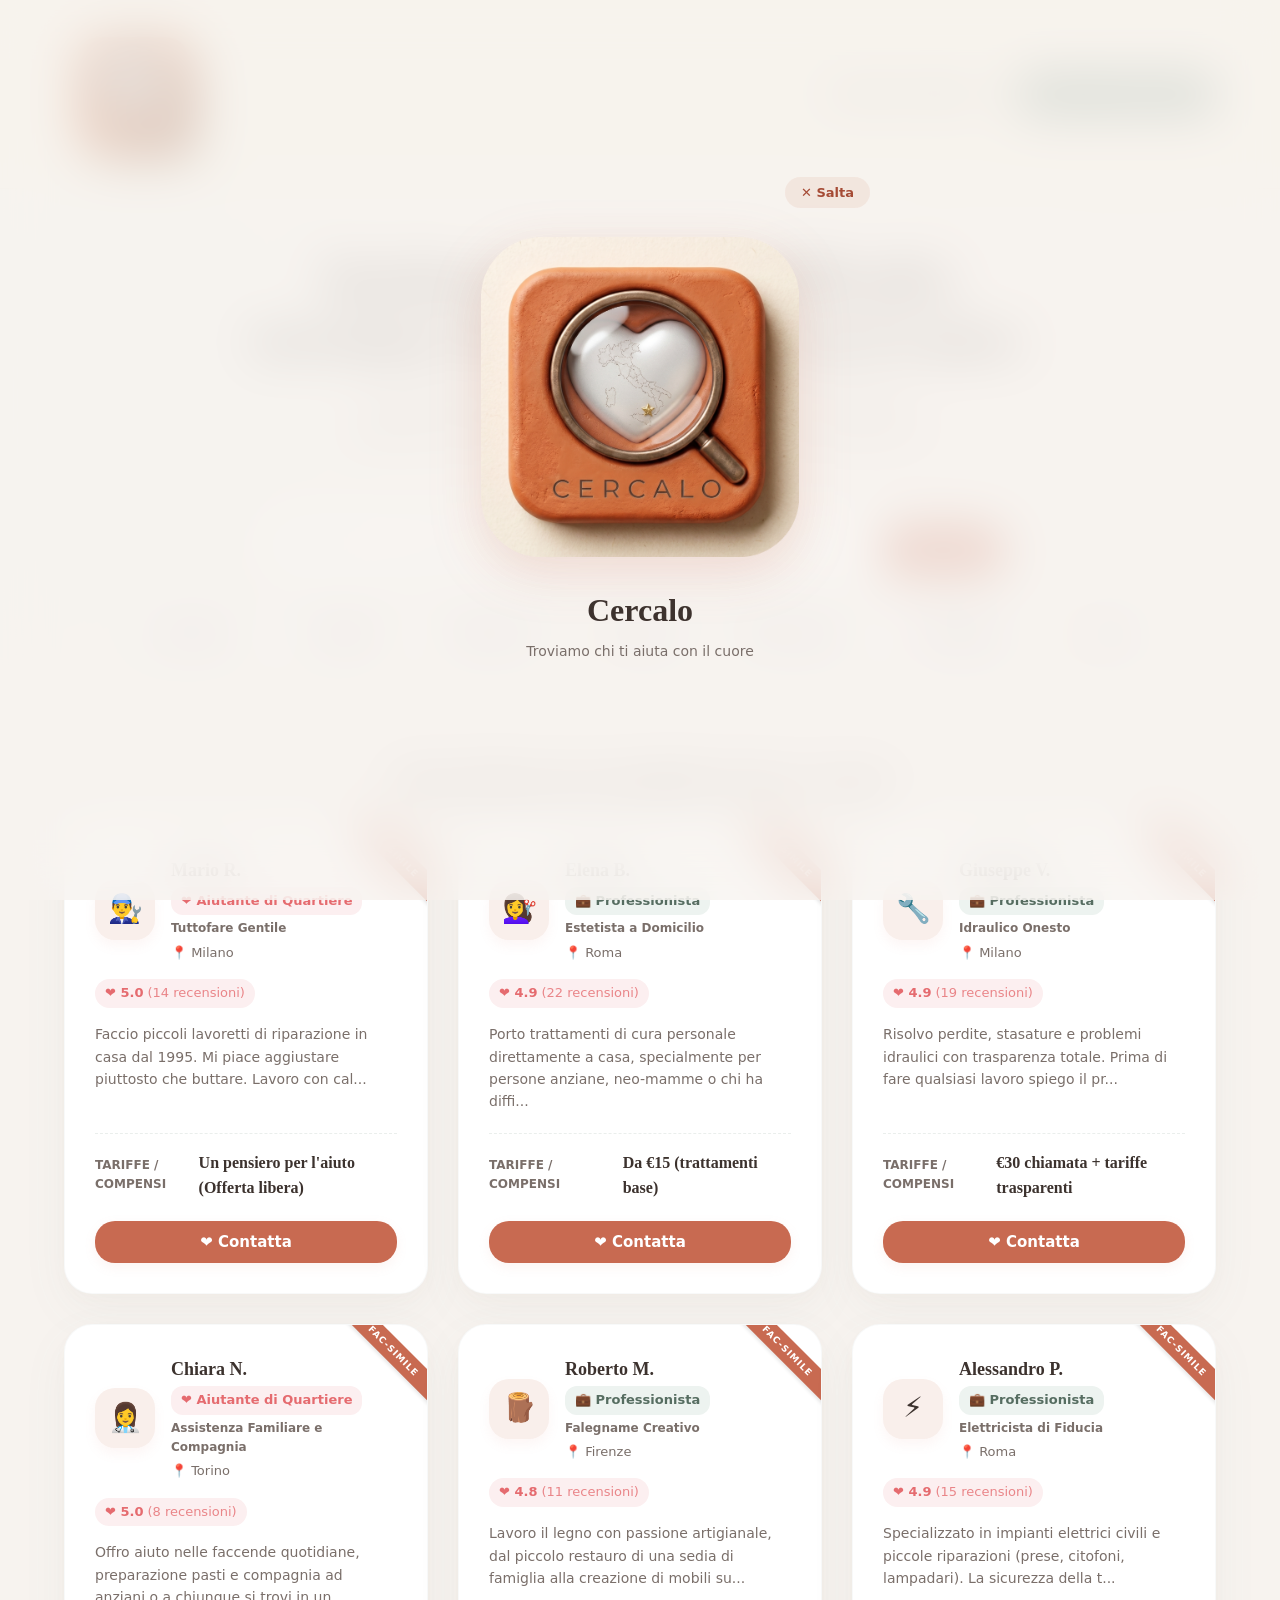
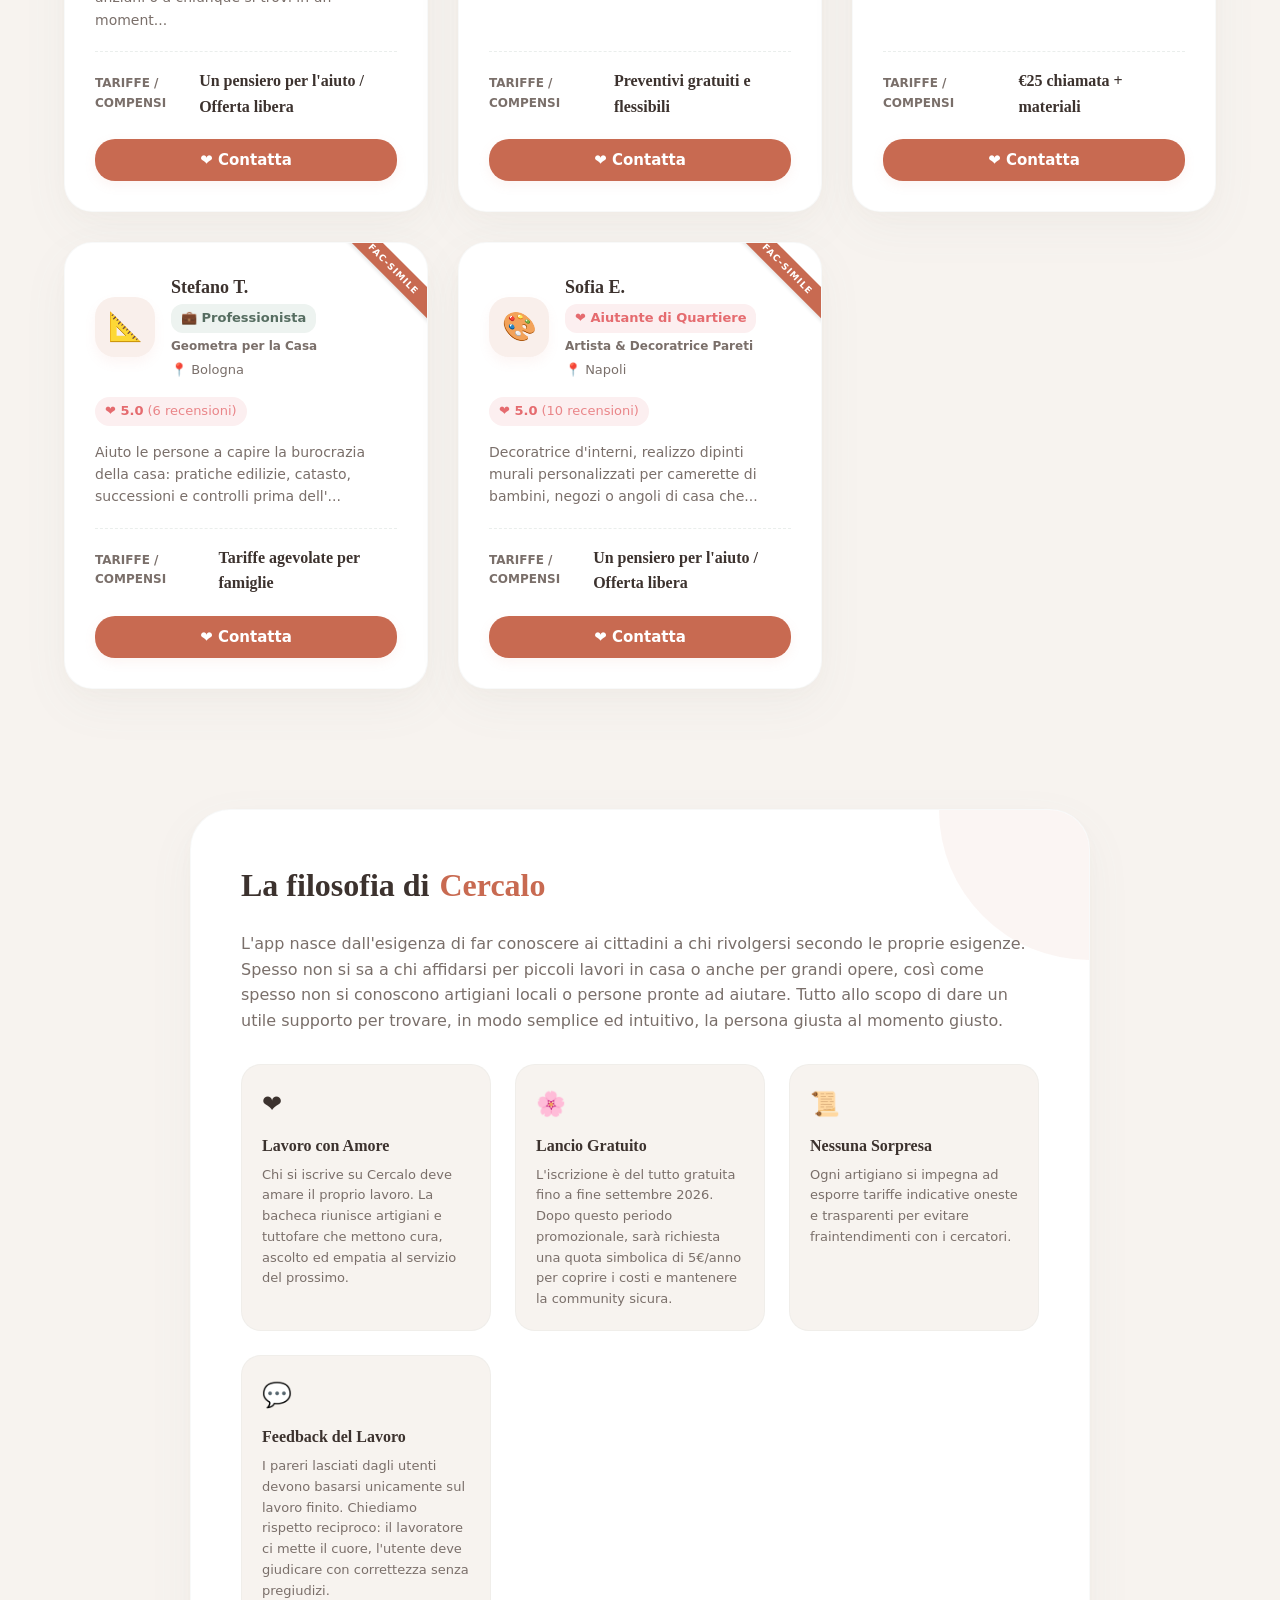
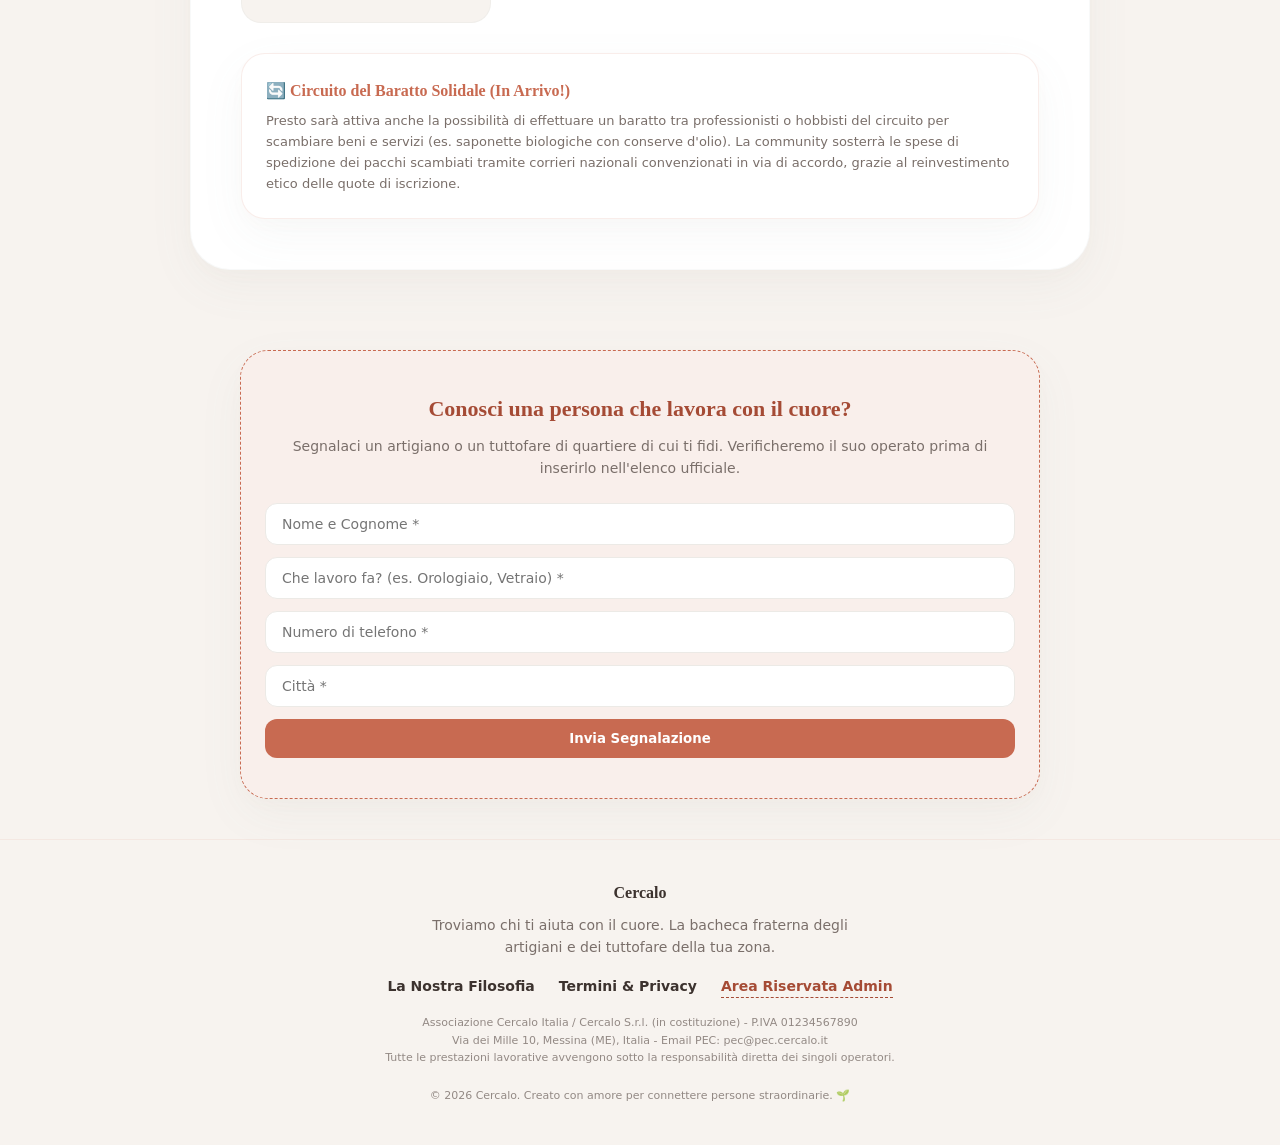
==== index.html @ 4de6fbbd "Allineamento Cercalo nella nuova cartella Solli Works" ====
<!DOCTYPE html>
<html lang="it">
<head>
  <meta charset="UTF-8">
  <meta name="viewport" content="width=device-width, initial-scale=1.0">
  <meta http-equiv="Content-Security-Policy" content="default-src 'self'; script-src 'self' 'unsafe-inline' https://fonts.googleapis.com; style-src 'self' 'unsafe-inline' https://fonts.googleapis.com; font-src 'self' https://fonts.gstatic.com; img-src 'self' data:; connect-src 'self';">
  <title>Cercalo - Troviamo chi ti aiuta con il cuore</title>
  <link rel="icon" type="image/png" href="Loghi/logo_terracotta_scontornato.png">
  <link rel="manifest" href="manifest.json">
  <link rel="stylesheet" href="index.css?v=7.0">
</head>
<body>

  <!-- Splash Screen / Intro Animation -->
  <div id="splash-screen" class="splash-overlay">
    <div class="splash-box">
      <button class="splash-close" title="Salta Intro">✕ Salta</button>
      <img class="splash-logo" src="Loghi/logo_terracotta_scontornato.png" alt="Cercalo Logo">
      <h1 class="splash-title">Cercalo</h1>
      <p class="splash-tagline">Troviamo chi ti aiuta con il cuore</p>
    </div>
  </div>

  <!-- Sfondo decorativo sfocato -->
  <div class="sfondo-decorativo">
    <div class="blob blob-1"></div>
    <div class="blob blob-2"></div>
  </div>

  <!-- Header -->
  <header class="app-header">
    <div class="container header-content">
      <a href="#" class="logo">
        <img class="logo-img" src="Loghi/logo_terracotta_scontornato.png" alt="Cercalo Logo">
      </a>
      <nav class="nav-links">
        <button class="btn-nav-info" onclick="mostraFilosofia()">La Nostra Filosofia</button>
        <button id="btn-header-accedi" class="btn-accedi" onclick="apriModalRegistrazione()">Accedi / Registrati</button>
      </nav>
    </div>
  </header>

  <!-- Sezione Principale -->
  <main class="container">
    
    <!-- Hero Section -->
    <section class="hero">
      <h1 class="hero-title">Qualunque sia la tua difficoltà, troviamo chi può aiutarti con il cuore.</h1>
      <p class="hero-subtitle">Cercalo ti fa atterrare sul morbido. Cerca idraulici, tuttofare, estetiste, assistenti o artigiani che mettono amore e passione in ciò che fanno.</p>
      
      <!-- Barra di Ricerca -->
      <form id="form-ricerca-bar" class="ricerca-box">
        <div class="ricerca-input-wrapper">
          <span class="search-icon">🔍</span>
          <input type="text" id="ricerca-testo" class="ricerca-input" placeholder="Di cosa hai bisogno? (es. tuttofare, idraulico...)">
        </div>
        <div class="ricerca-input-wrapper">
          <span class="search-icon">📍</span>
          <input type="text" id="ricerca-citta" class="ricerca-input" placeholder="Città (es. Milano, Roma...)">
        </div>
        <button type="submit" class="btn-cerca">Cerca</button>
      </form>


      <!-- Categorie Rapide -->
      <div class="categorie-rapide">
        <button class="categoria-pill" onclick="selezionaCategoria('tuttofare', this)">👨‍🔧 Tuttofare</button>
        <button class="categoria-pill" onclick="selezionaCategoria('idraulico', this)">🔧 Idraulico</button>
        <button class="categoria-pill" onclick="selezionaCategoria('elettricista', this)">⚡ Elettricista</button>
        <button class="categoria-pill" onclick="selezionaCategoria('estetista', this)">💇‍♀️ Estetista</button>
        <button class="categoria-pill" onclick="selezionaCategoria('assistenza', this)">👩‍⚕️ Assistenza</button>
        <button class="categoria-pill" onclick="selezionaCategoria('artista', this)">🎨 Artista/Decoratrice</button>
      </div>
    </section>

    <!-- Risultati della Ricerca -->
    <section id="risultati-sezione" class="risultati-sezione">
      <h2 id="risultati-titolo" class="risultati-titolo">Alcune delle persone splendide iscritte a Cercalo</h2>
      <div id="griglia-artigiani" class="griglia-artigiani">
        <!-- Generato Dinamicamente da index.js -->
      </div>
    </section>

    <!-- Filosofia del Progetto -->
    <section id="filosofia" class="filosofia-sezione">
      <div class="filosofia-content">
        <h2 class="filosofia-titolo">La filosofia di <span>Cercalo</span></h2>
        <p class="filosofia-testo">
          L'app nasce dall'esigenza di far conoscere ai cittadini a chi rivolgersi secondo le proprie esigenze. Spesso non si sa a chi affidarsi per piccoli lavori in casa o anche per grandi opere, così come spesso non si conoscono artigiani locali o persone pronte ad aiutare. Tutto allo scopo di dare un utile supporto per trovare, in modo semplice ed intuitivo, la persona giusta al momento giusto.
        </p>
        
        <div class="punti-filosofia">
          <div class="punto-card">
            <div class="punto-icona">❤️</div>
            <h3 class="punto-titolo">Lavoro con Amore</h3>
            <p class="punto-descrizione">Chi si iscrive su Cercalo deve amare il proprio lavoro. La bacheca riunisce artigiani e tuttofare che mettono cura, ascolto ed empatia al servizio del prossimo.</p>
          </div>
          <div class="punto-card">
            <div class="punto-icona">🌸</div>
            <h3 class="punto-titolo">Lancio Gratuito</h3>
            <p class="punto-descrizione">L'iscrizione è del tutto gratuita fino a fine settembre 2026. Dopo questo periodo promozionale, sarà richiesta una quota simbolica di 5€/anno per coprire i costi e mantenere la community sicura.</p>
          </div>
          <div class="punto-card">
            <div class="punto-icona">📜</div>
            <h3 class="punto-titolo">Nessuna Sorpresa</h3>
            <p class="punto-descrizione">Ogni artigiano si impegna ad esporre tariffe indicative oneste e trasparenti per evitare fraintendimenti con i cercatori.</p>
          </div>
          <div class="punto-card">
            <div class="punto-icona">💬</div>
            <h3 class="punto-titolo">Feedback del Lavoro</h3>
            <p class="punto-descrizione">I pareri lasciati dagli utenti devono basarsi unicamente sul lavoro finito. Chiediamo rispetto reciproco: il lavoratore ci mette il cuore, l'utente deve giudicare con correttezza senza pregiudizi.</p>
          </div>
        </div>

        <div class="baratto-info-box" style="margin-top: 30px; background-color: white; border-radius: 24px; padding: 24px; border: 1px solid rgba(200, 106, 81, 0.12); box-shadow: var(--shadow-nuvola); text-align: left;">
          <h4 style="color: var(--primary-pesca); font-family: var(--font-titoli); font-size: 16px; margin-top: 0; margin-bottom: 8px; display: flex; align-items: center; gap: 8px;">🔄 Circuito del Baratto Solidale (In Arrivo!)</h4>
          <p style="font-size: 13px; line-height: 1.6; color: var(--color-testo-mutato); margin: 0;">
            Presto sarà attiva anche la possibilità di effettuare un baratto tra professionisti o hobbisti del circuito per scambiare beni e servizi (es. saponette biologiche con conserve d'olio). La community sosterrà le spese di spedizione dei pacchi scambiati tramite corrieri nazionali convenzionati in via di accordo, grazie al reinvestimento etico delle quote di iscrizione.
          </p>
        </div>
      </div>
    </section>

    <!-- Sezione Segnalazione -->
    <section class="container">
      <div class="segnala-sezione">
        <h3 class="segnala-titolo">Conosci una persona che lavora con il cuore?</h3>
        <p class="segnala-sottotitolo">Segnalaci un artigiano o un tuttofare di quartiere di cui ti fidi. Verificheremo il suo operato prima di inserirlo nell'elenco ufficiale.</p>
        <form id="form-segnala-lavoratore" class="segnala-form">
          <input type="text" id="seg-nome" class="seg-input" placeholder="Nome e Cognome *" required>
          <input type="text" id="seg-ruolo" class="seg-input" placeholder="Che lavoro fa? (es. Orologiaio, Vetraio) *" required>
          <input type="text" id="seg-tel" class="seg-input" placeholder="Numero di telefono *" required>
          <input type="text" id="seg-citta" class="seg-input" placeholder="Città *" required>
          <button type="submit" class="btn-segnala">Invia Segnalazione</button>
        </form>
      </div>
    </section>

  </main>

  <!-- Footer -->
  <footer class="app-footer">
    <div class="container">
      <p style="font-family: var(--font-titoli); font-weight: 700; color: var(--color-testo); font-size: 16px; margin-bottom: 8px;">Cercalo</p>
      <p style="max-width: 450px; margin: 0 auto 12px auto; line-height: 1.6;">Troviamo chi ti aiuta con il cuore. La bacheca fraterna degli artigiani e dei tuttofare della tua zona.</p>
      
      <div class="footer-links">
        <a class="footer-link" href="chi-siamo.html">La Nostra Filosofia</a>
        <a class="footer-link" href="legal.html">Termini & Privacy</a>
        <a class="footer-link" href="admin.html" style="color: var(--primary-pesca-dark); border-bottom: 1px dashed var(--primary-pesca-dark);">Area Riservata Admin</a>
      </div>
      
      <div class="footer-info">
        Associazione Cercalo Italia / Cercalo S.r.l. (in costituzione) - P.IVA 01234567890<br>
        Via dei Mille 10, Messina (ME), Italia - Email PEC: pec@pec.cercalo.it<br>
        Tutte le prestazioni lavorative avvengono sotto la responsabilità diretta dei singoli operatori.
      </div>
      
      <p style="font-size: 11px; margin-top: 20px; opacity: 0.8;">© 2026 Cercalo. Creato con amore per connettere persone straordinarie. 🌱</p>
    </div>
  </footer>

  <!-- MODAL 1: Accedi / Registrati -->
  <div id="modal-registrazione" class="modal-overlay">
    <div class="modal-box">
      <button class="modal-close">✕</button>
      
      <div class="modal-header">
        <h2 id="modal-reg-titolo" class="modal-titolo">Unisciti a Cercalo</h2>
        <p class="modal-sottotitolo">Fai parte di una community protetta e basata sulla fiducia.</p>
      </div>

      <div class="tab-selector">
        <button id="tab-registrati" class="tab-btn attivo" onclick="cambiaTabModal('registrati')">Registrati</button>
        <button id="tab-accedi" class="tab-btn" onclick="cambiaTabModal('accedi')">Ho già un account</button>
      </div>

      <!-- Box informativo quota di 5€ -->
      <div id="quota-spiegazione-box" class="quota-box">
        <span class="qb-icon">🌸</span>
        <div class="qb-text">
          <h4 class="qb-titolo">Quota mutuale di 5€ all'anno</h4>
          Contributo simbolico per sostenere e mantenere la piattaforma, finanziare i servizi e proteggere i dati della community. Nessun canone nascosto.
        </div>
      </div>

      <form id="form-auth" class="modal-form">
        <div class="form-group">
          <label class="form-label" for="reg-email">Indirizzo Email</label>
          <input type="email" id="reg-email" class="form-input" placeholder="esempio@email.com" required>
        </div>
        <div class="form-group">
          <label class="form-label" for="reg-password">Password</label>
          <input type="password" id="reg-password" class="form-input" placeholder="Crea una password sicura" required>
        </div>
        
        <div id="form-registrati-campi" style="display: flex; flex-direction: column; gap: 16px;">
          <div class="form-group">
            <label class="form-label" for="reg-nome">Nome Completo</label>
            <input type="text" id="reg-nome" class="form-input" placeholder="Nome Cognome">
          </div>
          <div class="form-group">
            <label class="form-label" for="reg-ruolo">Chi sei?</label>
            <select id="reg-ruolo" class="form-input">
              <option value="cercatore">Sono un Cercatore (cerco aiuto)</option>
              <option value="aiutante">Voglio Aiutare (Aiutante di Quartiere - Offerta Libera)</option>
              <option value="professionista">Offro Servizi Professionali (Professionista con Partita IVA)</option>
            </select>
          </div>
        </div>

        <button type="submit" id="submit-modal-btn" class="btn-cerca" style="width: 100%; margin-top: 10px;">
          Registrati e Sblocca i Contatti
        </button>
      </form>
    </div>
  </div>

  <!-- MODAL 2: Dettagli Artigiano & Contatti -->
  <div id="modal-dettagli" class="modal-overlay">
    <div class="modal-box" style="max-width: 600px;">
      <button class="modal-close">✕</button>

      <div class="modal-det-header">
        <div id="det-avatar" class="modal-det-avatar">👨‍🔧</div>
        <div>
          <h2 id="det-nome" class="modal-titolo" style="text-align: left; margin-bottom: 4px;">Nome Artigiano</h2>
          <span id="det-ruolo" class="ruolo-art" style="font-size: 14px;">Ruolo</span>
          <div id="det-citta" style="font-size: 13px; color: var(--color-testo-mutato); margin-top: 6px;">📍 Opera a Città</div>
        </div>
      </div>

      <div style="margin-bottom: 24px;">
        <h4 style="font-family: var(--font-titoli); font-size: 16px; margin-bottom: 8px;">Chi sono e come lavoro:</h4>
        <p id="det-bio" style="font-size: 14px; color: var(--color-testo-mutato); text-align: justify;"></p>
      </div>

      <div style="display: flex; gap: 20px; margin-bottom: 24px; flex-wrap: wrap;">
        <div style="flex: 1; min-width: 200px;">
          <h4 style="font-family: var(--font-titoli); font-size: 14px; margin-bottom: 6px; color: var(--color-testo-mutato);">Tariffa indicativa:</h4>
          <p id="det-prezzo" style="font-weight: 700; font-size: 16px; color: var(--color-testo);"></p>
        </div>
        <div style="flex: 1; min-width: 200px;">
          <h4 style="font-family: var(--font-titoli); font-size: 14px; margin-bottom: 6px; color: var(--color-testo-mutato);">Valutazione:</h4>
          <p id="det-valutazione" style="font-weight: 700; font-size: 15px; color: var(--color-cuore);"></p>
        </div>
      </div>

      <!-- Contatti Sbloccati -->
      <div class="modal-det-contatti">
        <h4 style="font-family: var(--font-titoli); font-size: 16px; margin-bottom: 12px; color: var(--accent-salvia-dark);">Contatta questa persona:</h4>
        <div class="contatto-item">
          <span class="contatto-icon">📞</span>
          <span>Telefono: <a id="det-tel" class="contatto-link" href="tel:+39">Chiama</a></span>
        </div>
        <div class="contatto-item">
          <span class="contatto-icon">✉️</span>
          <span>Email: <a id="det-email" class="contatto-link" href="mailto:">Invia Email</a></span>
        </div>
      </div>

      <!-- Recensioni -->
      <div class="recensioni-box">
        <h3 class="recensioni-titolo">❤️ Dicono di questa persona</h3>
        <div id="det-recensioni-lista">
          <!-- Generato Dinamicamente -->
        </div>
      </div>

    </div>
  </div>

  <!-- MODAL 3: Gestione Profilo Attivo -->
  <div id="modal-profilo" class="modal-overlay">
    <div class="modal-box" style="max-width: 400px;">
      <button class="modal-close">✕</button>
      <div class="modal-header">
        <h2 class="modal-titolo">Il Tuo Profilo</h2>
        <p class="modal-sottotitolo">Sei registrato nella community di Cercalo.</p>
      </div>
      <div style="text-align: center; margin: 24px 0;">
        <span style="font-size: 48px;">✨</span>
        <p style="font-weight: 700; margin-top: 10px; font-size: 18px;" id="profilo-nome-visualizzato">Utente Attivo</p>
        <p style="font-size: 13px; color: var(--color-testo-mutato); margin-top: 4px;" id="profilo-email-visualizzato">email@esempio.it</p>
      </div>
      <button class="btn-cerca" style="width: 100%; background-color: var(--color-testo-mutato); color: white; margin-bottom: 12px; border: none; padding: 12px; border-radius: 12px; font-weight: 700;" onclick="eseguiLogout()">Disconnetti (Logout)</button>
      <button class="btn-delete" style="width: 100%; border-radius: 12px; padding: 12px; font-weight: 700; background-color: #FCEFF0; color: #E56B6F; border: none; cursor: pointer;" onclick="eliminaAccount()">Elimina Account</button>
    </div>
  </div>

  <!-- MODAL 4: Zoom Logo Lightbox -->
  <div id="lightbox-logo" class="modal-overlay">
    <div class="lightbox-box">
      <button class="modal-close" style="color: white; background: transparent; border: none; font-size: 24px; position: absolute; top: -40px; right: 0; cursor: pointer;">✕</button>
      <img src="Loghi/logo_terracotta_scontornato.png" alt="Cercalo Logo Zoom" class="lightbox-img">
      <p style="color: white; text-align: center; margin-top: 15px; font-size: 14px; font-family: var(--font-corpo); font-weight: 500;">Il nostro stemma in terracotta e marmi italiani</p>
    </div>
  </div>

  <script src="index.js?v=7.0"></script>
</body>
</html>
---- index.css ----
/* Cercalo - Sistema di Design Morbido e Accogliente */

@import url('https://fonts.googleapis.com/css2?family=Lora:ital,wght@0,400..700;1,400..700&family=Plus+Jakarta+Sans:ital,wght@0,300..800;1,300..800&display=swap');

:root {
  /* Palette Colori - Soft & Warm Terracotta */
  --bg-crema: #F7F3EF;
  --bg-card: #FFFFFF;
  --color-testo: #3C322E;
  --color-testo-mutato: #7A6F6A;
  
  --primary-pesca: #C86A51;
  --primary-pesca-chiaro: #F9EFEB;
  --primary-pesca-dark: #A54B35;
  
  --accent-salvia: #738E81;
  --accent-salvia-chiaro: #EDF3F0;
  --accent-salvia-dark: #566D61;
  
  --color-cuore: #E56B6F;
  --color-cuore-chiaro: #FCEFF0;

  /* Font */
  --font-titoli: 'Lora', Georgia, serif;
  --font-corpo: 'Plus Jakarta Sans', system-ui, -apple-system, sans-serif;

  /* Ombreggiature "Nuvola" */
  --shadow-nuvola: 0 16px 48px rgba(115, 142, 129, 0.06), 0 6px 16px rgba(224, 145, 123, 0.02);
  --shadow-nuvola-hover: 0 24px 64px rgba(115, 142, 129, 0.12), 0 8px 24px rgba(224, 145, 123, 0.05);
  --shadow-tasto: 0 8px 20px rgba(224, 145, 123, 0.15);
  --shadow-tasto-hover: 0 12px 28px rgba(224, 145, 123, 0.25);
  
  /* Transizioni */
  --transition-morbida: all 0.4s cubic-bezier(0.34, 1.56, 0.64, 1);
  --transition-veloce: all 0.2s ease;
}

/* Reset Base */
*, *::before, *::after {
  box-sizing: border-box;
  margin: 0;
  padding: 0;
}

body {
  font-family: var(--font-corpo);
  background-color: var(--bg-crema);
  color: var(--color-testo);
  line-height: 1.6;
  -webkit-font-smoothing: antialiased;
  overflow-x: hidden;
}

/* Sfondo con decorazioni organiche sfocate */
.sfondo-decorativo {
  position: absolute;
  width: 100%;
  height: 800px;
  top: 0;
  left: 0;
  z-index: -1;
  overflow: hidden;
  pointer-events: none;
}

.blob {
  position: absolute;
  border-radius: 50%;
  filter: blur(100px);
  opacity: 0.5;
}

.blob-1 {
  width: 400px;
  height: 400px;
  background-color: var(--primary-pesca-chiaro);
  top: -100px;
  right: -50px;
}

.blob-2 {
  width: 500px;
  height: 500px;
  background-color: var(--accent-salvia-chiaro);
  top: 150px;
  left: -150px;
}

/* Container Generale */
.container {
  width: 100%;
  max-width: 1200px;
  margin: 0 auto;
  padding: 0 24px;
}

/* Header & Logo */
/* Header & Logo - Sticky con effetto ridimensionamento */
.app-header {
  position: sticky;
  top: 0;
  background-color: rgba(247, 243, 231, 0.9);
  backdrop-filter: blur(12px);
  z-index: 99;
  border-bottom: 1px solid rgba(200, 106, 81, 0.05);
  padding: 24px 0;
  transition: padding 0.4s cubic-bezier(0.25, 1, 0.5, 1);
}

.header-content {
  display: flex;
  justify-content: space-between;
  align-items: center;
}

.logo {
  display: flex;
  align-items: center;
  gap: 12px;
  text-decoration: none;
  color: var(--color-testo);
}

.logo-img {
  width: 140px; /* Grande all'inizio per mostrare la terracotta */
  height: 140px;
  object-fit: contain;
  transition: width 0.4s cubic-bezier(0.25, 1, 0.5, 1), height 0.4s cubic-bezier(0.25, 1, 0.5, 1), transform 0.3s ease;
}

.logo:hover .logo-img {
  transform: scale(1.04);
}

.app-header.scrolled {
  padding: 8px 0;
  background-color: rgba(247, 243, 231, 0.95);
  box-shadow: 0 4px 20px rgba(45, 40, 37, 0.05);
}

.app-header.scrolled .logo-img {
  width: 70px; /* Rimpicciolito in alto a sinistra su scorrimento */
  height: 70px;
}

.nav-links {
  display: flex;
  align-items: center;
  gap: 20px;
}

.btn-nav-info {
  background: none;
  border: none;
  font-family: var(--font-corpo);
  font-size: 15px;
  font-weight: 600;
  color: var(--accent-salvia-dark);
  cursor: pointer;
  padding: 8px 16px;
  border-radius: 20px;
  transition: var(--transition-morbida);
}

.btn-nav-info:hover {
  background-color: var(--accent-salvia-chiaro);
}

.btn-accedi {
  background-color: var(--accent-salvia);
  color: white;
  border: none;
  padding: 10px 22px;
  border-radius: 30px;
  font-family: var(--font-corpo);
  font-size: 15px;
  font-weight: 600;
  cursor: pointer;
  box-shadow: 0 4px 12px rgba(115, 142, 129, 0.15);
  transition: var(--transition-morbida);
}

.btn-accedi:hover {
  background-color: var(--accent-salvia-dark);
  transform: translateY(-2px);
  box-shadow: 0 6px 18px rgba(115, 142, 129, 0.25);
}

/* Hero Section */
.hero {
  text-align: center;
  padding: 60px 0 40px 0;
}

.hero-title {
  font-family: var(--font-titoli);
  font-size: clamp(32px, 5vw, 48px);
  font-weight: 700;
  line-height: 1.25;
  color: var(--color-testo);
  max-width: 800px;
  margin: 0 auto 20px auto;
}

.hero-subtitle {
  font-size: clamp(16px, 2vw, 18px);
  color: var(--color-testo-mutato);
  max-width: 600px;
  margin: 0 auto 40px auto;
}

/* Barra di Ricerca Morbida */
.ricerca-box {
  background-color: var(--bg-card);
  border-radius: 100px;
  padding: 10px;
  box-shadow: var(--shadow-nuvola);
  max-width: 750px;
  margin: 0 auto 30px auto;
  display: flex;
  align-items: center;
  gap: 10px;
  border: 1px solid rgba(115, 142, 129, 0.08);
  transition: var(--transition-morbida);
}

.ricerca-box:focus-within {
  transform: scale(1.02);
  box-shadow: var(--shadow-nuvola-hover);
  border-color: rgba(224, 145, 123, 0.3);
}

.ricerca-input-wrapper {
  display: flex;
  flex: 1;
  align-items: center;
  padding-left: 20px;
  gap: 10px;
  border-right: 1px solid #ECEAE6;
}

.ricerca-input-wrapper:last-of-type {
  border-right: none;
}

.search-icon {
  color: var(--accent-salvia);
  font-size: 18px;
  flex-shrink: 0;
}

.ricerca-input {
  width: 100%;
  border: none;
  outline: none;
  font-family: var(--font-corpo);
  font-size: 16px;
  color: var(--color-testo);
  background: transparent;
}

.ricerca-input::placeholder {
  color: #A59E9A;
}

.btn-cerca {
  background-color: var(--primary-pesca);
  color: white;
  border: none;
  padding: 14px 36px;
  border-radius: 99px;
  font-family: var(--font-corpo);
  font-size: 16px;
  font-weight: 700;
  cursor: pointer;
  box-shadow: var(--shadow-tasto);
  transition: var(--transition-morbida);
  flex-shrink: 0;
}

.btn-cerca:hover {
  background-color: var(--primary-pesca-dark);
  box-shadow: var(--shadow-tasto-hover);
  transform: scale(1.03);
}

/* Pillole di Categoria */
.categorie-rapide {
  display: flex;
  justify-content: center;
  flex-wrap: wrap;
  gap: 12px;
  margin-bottom: 50px;
}

.categoria-pill {
  background-color: var(--bg-card);
  border: 1px solid rgba(115, 142, 129, 0.1);
  padding: 10px 20px;
  border-radius: 30px;
  font-family: var(--font-corpo);
  font-size: 14px;
  font-weight: 600;
  color: var(--color-testo);
  cursor: pointer;
  display: flex;
  align-items: center;
  gap: 8px;
  box-shadow: 0 4px 12px rgba(115, 142, 129, 0.03);
  transition: var(--transition-morbida);
}

.categoria-pill:hover {
  background-color: var(--primary-pesca-chiaro);
  border-color: var(--primary-pesca);
  color: var(--primary-pesca-dark);
  transform: translateY(-3px);
  box-shadow: 0 8px 20px rgba(224, 145, 123, 0.1);
}

.categoria-pill.attiva {
  background-color: var(--primary-pesca);
  border-color: var(--primary-pesca);
  color: white;
}

/* Numero Verde Box */
.numero-verde-container {
  max-width: 500px;
  margin: 0 auto 50px auto;
}

.numero-verde-card {
  background-color: var(--accent-salvia-chiaro);
  border: 1px dashed var(--accent-salvia);
  border-radius: 24px;
  padding: 18px 24px;
  display: flex;
  align-items: center;
  justify-content: center;
  gap: 16px;
  box-shadow: 0 8px 24px rgba(115, 142, 129, 0.05);
  animation: float 6s ease-in-out infinite;
}

.nv-icon {
  background-color: var(--bg-card);
  width: 50px;
  height: 50px;
  border-radius: 50%;
  display: flex;
  align-items: center;
  justify-content: center;
  font-size: 24px;
  box-shadow: 0 4px 12px rgba(0, 0, 0, 0.05);
}

.nv-text {
  text-align: left;
}

.nv-label {
  font-size: 12px;
  font-weight: 700;
  text-transform: uppercase;
  letter-spacing: 0.5px;
  color: var(--accent-salvia-dark);
}

.nv-number {
  font-family: var(--font-titoli);
  font-size: 22px;
  font-weight: 700;
  color: var(--accent-salvia-dark);
}

/* Sezione Risultati */
.risultati-sezione {
  padding: 20px 0 60px 0;
}

.risultati-titolo {
  font-family: var(--font-titoli);
  font-size: 24px;
  margin-bottom: 24px;
  text-align: center;
  color: var(--color-testo);
}

.griglia-artigiani {
  display: grid;
  grid-template-columns: repeat(auto-fill, minmax(320px, 1fr));
  gap: 30px;
}

/* Card Artigiano */
.card-artigiano {
  background-color: var(--bg-card);
  border-radius: 28px;
  padding: 30px;
  box-shadow: var(--shadow-nuvola);
  border: 1px solid rgba(115, 142, 129, 0.05);
  display: flex;
  flex-direction: column;
  height: 100%;
  transition: var(--transition-morbida);
}

.card-artigiano:hover {
  transform: translateY(-8px);
  box-shadow: var(--shadow-nuvola-hover);
  border-color: rgba(115, 142, 129, 0.15);
}

.card-header-art {
  display: flex;
  align-items: center;
  gap: 16px;
  margin-bottom: 16px;
}

.avatar-art {
  width: 60px;
  height: 60px;
  border-radius: 20px;
  background-color: var(--primary-pesca-chiaro);
  display: flex;
  align-items: center;
  justify-content: center;
  font-size: 28px;
  box-shadow: 0 6px 12px rgba(224, 145, 123, 0.08);
}

.info-header-art {
  flex: 1;
}

.nome-art {
  font-family: var(--font-titoli);
  font-size: 18px;
  font-weight: 700;
  color: var(--color-testo);
  margin-bottom: 2px;
}

.ruolo-art {
  font-size: 13px;
  font-weight: 700;
  padding: 4px 10px;
  border-radius: 12px;
  display: inline-block;
}

.ruolo-art.professionista {
  background-color: var(--accent-salvia-chiaro);
  color: var(--accent-salvia-dark);
}

.ruolo-art.aiutante {
  background-color: var(--color-cuore-chiaro);
  color: var(--color-cuore);
}

.badge-promo-gratis {
  background-color: #FFF3CD;
  color: #856404;
  border: 1px solid #FFEBAA;
  font-size: 11px;
  font-weight: 700;
  padding: 3px 10px;
  border-radius: 12px;
  display: inline-block;
  text-transform: uppercase;
  letter-spacing: 0.5px;
  margin-top: 4px;
}

.citta-tag {
  font-size: 13px;
  color: var(--color-testo-mutato);
  display: flex;
  align-items: center;
  gap: 4px;
  margin-top: 4px;
}

.cuori-rating {
  background-color: var(--color-cuore-chiaro);
  color: var(--color-cuore);
  padding: 4px 10px;
  border-radius: 20px;
  font-size: 13px;
  font-weight: 700;
  display: inline-flex;
  align-items: center;
  gap: 4px;
}

.descrizione-art {
  font-size: 14px;
  color: var(--color-testo-mutato);
  margin-bottom: 20px;
  flex: 1;
}

.prezzi-art {
  border-top: 1px dashed rgba(115, 142, 129, 0.15);
  padding-top: 16px;
  margin-bottom: 20px;
  display: flex;
  justify-content: space-between;
  align-items: center;
}

.prezzi-label {
  font-size: 12px;
  color: var(--color-testo-mutato);
  font-weight: 600;
}

.prezzi-valore {
  font-family: var(--font-titoli);
  font-size: 16px;
  font-weight: 700;
  color: var(--color-testo);
}

.btn-contatta {
  width: 100%;
  background-color: var(--primary-pesca);
  color: white;
  border: none;
  padding: 12px;
  border-radius: 20px;
  font-family: var(--font-corpo);
  font-size: 15px;
  font-weight: 700;
  cursor: pointer;
  box-shadow: 0 4px 12px rgba(224, 145, 123, 0.1);
  transition: var(--transition-morbida);
  display: flex;
  align-items: center;
  justify-content: center;
  gap: 8px;
}

.btn-contatta:hover {
  background-color: var(--primary-pesca-dark);
  box-shadow: var(--shadow-tasto-hover);
  transform: translateY(-2px);
}

/* Filosofia Box (Lo Scopo) */
.filosofia-sezione {
  background-color: var(--bg-card);
  border-radius: 40px;
  padding: 50px;
  box-shadow: var(--shadow-nuvola);
  border: 1px solid rgba(115, 142, 129, 0.05);
  margin: 60px auto 80px auto;
  max-width: 900px;
  position: relative;
  overflow: hidden;
}

.filosofia-sezione::before {
  content: '';
  position: absolute;
  top: 0;
  right: 0;
  width: 150px;
  height: 150px;
  background-color: var(--primary-pesca-chiaro);
  border-radius: 0 0 0 100%;
  z-index: 0;
  opacity: 0.6;
}

.filosofia-content {
  position: relative;
  z-index: 1;
}

.filosofia-titolo {
  font-family: var(--font-titoli);
  font-size: 32px;
  color: var(--color-testo);
  margin-bottom: 20px;
  display: flex;
  align-items: center;
  gap: 10px;
}

.filosofia-titolo span {
  color: var(--primary-pesca);
}

.filosofia-testo {
  font-size: 16px;
  color: var(--color-testo-mutato);
  margin-bottom: 30px;
}

.punti-filosofia {
  display: grid;
  grid-template-columns: repeat(auto-fit, minmax(220px, 1fr));
  gap: 24px;
}

.punto-card {
  background-color: var(--bg-crema);
  padding: 20px;
  border-radius: 20px;
  border: 1px solid rgba(115, 142, 129, 0.05);
}

.punto-icona {
  font-size: 24px;
  margin-bottom: 10px;
}

.punto-titolo {
  font-family: var(--font-titoli);
  font-size: 16px;
  font-weight: 700;
  margin-bottom: 6px;
}

.punto-descrizione {
  font-size: 13px;
  color: var(--color-testo-mutato);
}

/* Footer */
.app-footer {
  text-align: center;
  padding: 40px 0;
  border-top: 1px solid rgba(200, 106, 81, 0.08);
  color: var(--color-testo-mutato);
  font-size: 14px;
}

.footer-links {
  display: flex;
  justify-content: center;
  gap: 24px;
  margin-top: 16px;
  flex-wrap: wrap;
}

.footer-link {
  color: var(--color-testo);
  text-decoration: none;
  font-weight: 600;
  font-size: 14px;
  transition: var(--transition-veloce);
}

.footer-link:hover {
  color: var(--primary-pesca);
}

.footer-info {
  font-size: 11px;
  color: var(--color-testo-mutato);
  margin-top: 16px;
  line-height: 1.6;
  opacity: 0.8;
}

/* Modal Morbidi (Glassmorphism) */
.modal-overlay {
  position: fixed;
  top: 0;
  left: 0;
  width: 100%;
  height: 100%;
  background-color: rgba(45, 40, 37, 0.3);
  backdrop-filter: blur(8px);
  z-index: 100;
  display: flex;
  align-items: center;
  justify-content: center;
  opacity: 0;
  pointer-events: none;
  transition: opacity 0.3s ease;
}

.modal-overlay.attivo {
  opacity: 1;
  pointer-events: all;
}

.modal-box {
  background-color: var(--bg-card);
  border-radius: 36px;
  width: 90%;
  max-width: 550px;
  max-height: 90vh;
  overflow-y: auto;
  padding: 40px;
  box-shadow: 0 24px 70px rgba(0, 0, 0, 0.15);
  border: 1px solid rgba(255, 255, 255, 0.7);
  transform: translateY(30px) scale(0.95);
  position: relative;
  transition: var(--transition-morbida);
}

.modal-overlay.attivo .modal-box {
  transform: translateY(0) scale(1);
}

.modal-close {
  position: absolute;
  top: 24px;
  right: 24px;
  background-color: var(--bg-crema);
  border: none;
  width: 36px;
  height: 36px;
  border-radius: 50%;
  display: flex;
  align-items: center;
  justify-content: center;
  cursor: pointer;
  font-size: 18px;
  color: var(--color-testo-mutato);
  transition: var(--transition-morbida);
}

.modal-close:hover {
  background-color: var(--primary-pesca-chiaro);
  color: var(--primary-pesca);
  transform: rotate(90deg);
}

.modal-header {
  text-align: center;
  margin-bottom: 24px;
}

.modal-titolo {
  font-family: var(--font-titoli);
  font-size: 26px;
  font-weight: 700;
  color: var(--color-testo);
  margin-bottom: 8px;
}

.modal-sottotitolo {
  font-size: 14px;
  color: var(--color-testo-mutato);
}

/* Modulo Registrazione & Login */
.modal-form {
  display: flex;
  flex-direction: column;
  gap: 16px;
}

.form-group {
  display: flex;
  flex-direction: column;
  gap: 6px;
}

.form-label {
  font-size: 13px;
  font-weight: 700;
  color: var(--color-testo);
  padding-left: 4px;
}

.form-input {
  background-color: var(--bg-crema);
  border: 1px solid rgba(115, 142, 129, 0.1);
  border-radius: 16px;
  padding: 12px 18px;
  font-family: var(--font-corpo);
  font-size: 15px;
  color: var(--color-testo);
  outline: none;
  transition: var(--transition-morbida);
}

.form-input:focus {
  background-color: var(--bg-card);
  border-color: var(--primary-pesca);
  box-shadow: 0 4px 12px rgba(224, 145, 123, 0.08);
}

/* Spiegazione 5€ */
.quota-box {
  background-color: var(--primary-pesca-chiaro);
  border-radius: 20px;
  padding: 20px;
  border: 1px dashed var(--primary-pesca);
  display: flex;
  gap: 14px;
  align-items: flex-start;
  margin-bottom: 10px;
}

.qb-icon {
  font-size: 28px;
  line-height: 1;
}

.qb-text {
  font-size: 13px;
  color: var(--color-testo);
}

.qb-titolo {
  font-family: var(--font-titoli);
  font-weight: 700;
  margin-bottom: 4px;
  color: var(--primary-pesca-dark);
}

.tab-selector {
  display: flex;
  background-color: var(--bg-crema);
  padding: 4px;
  border-radius: 16px;
  margin-bottom: 10px;
}

.tab-btn {
  flex: 1;
  background: none;
  border: none;
  padding: 10px;
  font-family: var(--font-corpo);
  font-size: 14px;
  font-weight: 600;
  color: var(--color-testo-mutato);
  border-radius: 12px;
  cursor: pointer;
  transition: var(--transition-morbida);
}

.tab-btn.attivo {
  background-color: var(--bg-card);
  color: var(--color-testo);
  box-shadow: 0 4px 10px rgba(0, 0, 0, 0.04);
}

/* Dettagli Artigiano nel Modal */
.modal-det-header {
  display: flex;
  align-items: center;
  gap: 20px;
  margin-bottom: 24px;
  padding-bottom: 20px;
  border-bottom: 1px solid rgba(115, 142, 129, 0.1);
}

.modal-det-avatar {
  width: 80px;
  height: 80px;
  border-radius: 28px;
  background-color: var(--primary-pesca-chiaro);
  display: flex;
  align-items: center;
  justify-content: center;
  font-size: 38px;
  box-shadow: 0 8px 16px rgba(224, 145, 123, 0.1);
}

.modal-det-contatti {
  background-color: var(--accent-salvia-chiaro);
  border-radius: 20px;
  padding: 20px;
  margin-bottom: 24px;
}

.contatto-item {
  display: flex;
  align-items: center;
  gap: 12px;
  margin-bottom: 12px;
  font-size: 15px;
}

.contatto-item:last-child {
  margin-bottom: 0;
}

.contatto-icon {
  width: 32px;
  height: 32px;
  background-color: var(--bg-card);
  border-radius: 50%;
  display: flex;
  align-items: center;
  justify-content: center;
  font-size: 16px;
  box-shadow: 0 2px 6px rgba(0, 0, 0, 0.05);
}

.contatto-link {
  color: var(--accent-salvia-dark);
  text-decoration: none;
  font-weight: 700;
}

.contatto-link:hover {
  text-decoration: underline;
}

.recensioni-box {
  margin-top: 24px;
}

.recensioni-titolo {
  font-family: var(--font-titoli);
  font-size: 18px;
  margin-bottom: 16px;
  display: flex;
  align-items: center;
  gap: 8px;
}

.recensione-card {
  background-color: var(--bg-crema);
  border-radius: 20px;
  padding: 16px;
  margin-bottom: 12px;
  border: 1px solid rgba(115, 142, 129, 0.05);
}

.recensione-header {
  display: flex;
  justify-content: space-between;
  font-size: 12px;
  font-weight: 700;
  margin-bottom: 6px;
}

.recensione-testo {
  font-size: 13px;
  font-style: italic;
  color: var(--color-testo-mutato);
}

/* Animazioni */
@keyframes float {
  0% { transform: translateY(0px); }
  50% { transform: translateY(-8px); }
  100% { transform: translateY(0px); }
}

/* Responsive */
@media (max-width: 768px) {
  .ricerca-box {
    flex-direction: column;
    border-radius: 28px;
    padding: 16px;
  }
  
  .ricerca-input-wrapper {
    border-right: none;
    border-bottom: 1px solid #ECEAE6;
    padding-left: 0;
    padding-bottom: 10px;
    width: 100%;
  }
  
  .btn-cerca {
    width: 100%;
  }
  
  .filosofia-sezione {
    padding: 30px 20px;
    border-radius: 28px;
  }
  
  .modal-box {
    padding: 24px;
    border-radius: 28px;
  }
  
  .header-content {
    flex-direction: row;
    justify-content: space-between;
    align-items: center;
    gap: 8px;
  }
  
  .app-header {
    position: sticky; /* Sempre visibile su mobile */
    top: 0;
    padding: 10px 0;
    background-color: rgba(247, 243, 239, 0.95);
    backdrop-filter: blur(12px);
    -webkit-backdrop-filter: blur(12px);
    box-shadow: 0 4px 15px rgba(45, 40, 37, 0.04);
  }
  
  .logo-img {
    width: 65px; /* Compatto a sinistra */
    height: 65px;
  }
  
  .app-header.scrolled .logo-img {
    width: 55px; /* Ancora più compatto allo scorrimento */
    height: 55px;
  }
  
  .nav-links {
    gap: 8px;
  }
  
  .btn-nav-info {
    font-size: 13px;
    padding: 6px 10px;
  }
  
  .btn-accedi {
    font-size: 13px;
    padding: 8px 14px;
  }
}

/* Stili per il Box Segnalazioni e Watermark Facsimile */
.segnala-sezione {
  background-color: var(--primary-pesca-chiaro);
  border-radius: 28px;
  padding: 40px 24px;
  margin: 40px auto;
  max-width: 800px;
  text-align: center;
  box-shadow: var(--shadow-nuvola);
  border: 1px dashed var(--primary-pesca);
}
.segnala-titolo {
  font-family: var(--font-titoli);
  font-size: 22px;
  font-weight: 700;
  margin-bottom: 8px;
  color: var(--primary-pesca-dark);
}
.segnala-sottotitolo {
  font-size: 14px;
  color: var(--color-testo-mutato);
  margin-bottom: 24px;
}
.segnala-form {
  display: grid;
  grid-template-columns: repeat(auto-fit, minmax(180px, 1fr)) auto;
  gap: 12px;
  align-items: center;
}
@media (max-width: 768px) {
  .segnala-form {
    grid-template-columns: 1fr;
  }
}
.seg-input {
  padding: 12px 16px;
  border: 1px solid #ECEAE6;
  border-radius: 12px;
  font-family: var(--font-corpo);
  font-size: 14px;
  background-color: white;
  width: 100%;
}
.btn-segnala {
  background-color: var(--primary-pesca);
  color: white;
  border: none;
  padding: 12px 24px;
  border-radius: 12px;
  font-family: var(--font-corpo);
  font-weight: 700;
  cursor: pointer;
  transition: var(--transition-veloce);
  white-space: nowrap;
}
.btn-segnala:hover {
  background-color: var(--primary-pesca-dark);
  transform: translateY(-2px);
}

/* Badge Facsimile per le Card Demo */
.card-artigiano {
  position: relative;
  overflow: hidden;
}
.badge-facsimile {
  position: absolute;
  top: 15px;
  right: -30px;
  background-color: var(--primary-pesca);
  color: white;
  font-size: 9px;
  font-weight: 700;
  padding: 4px 30px;
  transform: rotate(45deg);
  box-shadow: 0 2px 4px rgba(0,0,0,0.1);
  letter-spacing: 1px;
  text-transform: uppercase;
}
/* Splash Screen Styles */
.splash-overlay {
  position: fixed;
  top: 0;
  left: 0;
  width: 100vw;
  height: 100vh;
  background-color: rgba(247, 243, 239, 0.75); /* Crema morbido e semi-trasparente */
  backdrop-filter: blur(25px); /* Sfocatura intensa ed elegante del sito sottostante! */
  -webkit-backdrop-filter: blur(25px);
  z-index: 1000;
  display: flex;
  justify-content: center;
  align-items: center;
  opacity: 1;
  visibility: visible;
  transition: opacity 0.8s cubic-bezier(0.25, 1, 0.5, 1), visibility 0.8s;
}

.splash-overlay.fade-out {
  opacity: 0;
  visibility: hidden;
}

.splash-box {
  text-align: center;
  position: relative;
  max-width: 480px; /* Più spazioso per accogliere il logo ingrandito */
  width: 90%;
  animation: float 4s ease-in-out infinite;
}

.splash-close {
  position: absolute;
  top: -60px;
  right: 10px;
  background: rgba(200, 106, 81, 0.1);
  color: var(--primary-pesca-dark);
  border: none;
  padding: 8px 16px;
  border-radius: 20px;
  font-family: var(--font-corpo);
  font-size: 13px;
  font-weight: 700;
  cursor: pointer;
  transition: var(--transition-veloce);
}

.splash-close:hover {
  background: var(--primary-pesca);
  color: white;
}

.splash-logo {
  width: 25vw;
  height: 25vw;
  max-width: 320px; /* Molto più grande su desktop */
  min-width: 180px; /* Proporzionato su mobile */
  max-height: 320px;
  object-fit: contain;
  margin-bottom: 20px;
  filter: drop-shadow(0 15px 25px rgba(200, 106, 81, 0.2));
}
.splash-title {
  font-family: var(--font-titoli);
  font-size: 32px;
  font-weight: 700;
  color: var(--color-testo);
  margin-bottom: 4px;
}

.splash-tagline {
  font-size: 14px;
  color: var(--color-testo-mutato);
  font-weight: 500;
}

/* Lightbox Styles */
#lightbox-logo.modal-overlay {
  background-color: rgba(30, 26, 24, 0.96); /* Sfondo quasi del tutto scuro e opaco per coprire quello sotto */
  backdrop-filter: blur(18px); /* Forte sfocatura dei testi sotto per la privacy e leggibilità */
  transition: opacity 0.4s ease, visibility 0.4s ease;
}

.lightbox-box {
  position: relative;
  max-width: 90vw;
  max-height: 85vh;
  display: flex;
  flex-direction: column;
  align-items: center;
  justify-content: center;
  animation: float 5s ease-in-out infinite;
}

.lightbox-img {
  max-width: 100%;
  max-height: 70vh;
  object-fit: contain;
  border-radius: 28px;
  box-shadow: 0 25px 50px rgba(0, 0, 0, 0.5);
  background-color: var(--bg-crema);
  padding: 24px;
  border: 2px solid rgba(200, 106, 81, 0.15);
  transition: transform 0.3s ease;
}

.lightbox-img:hover {
  transform: scale(1.02);
}
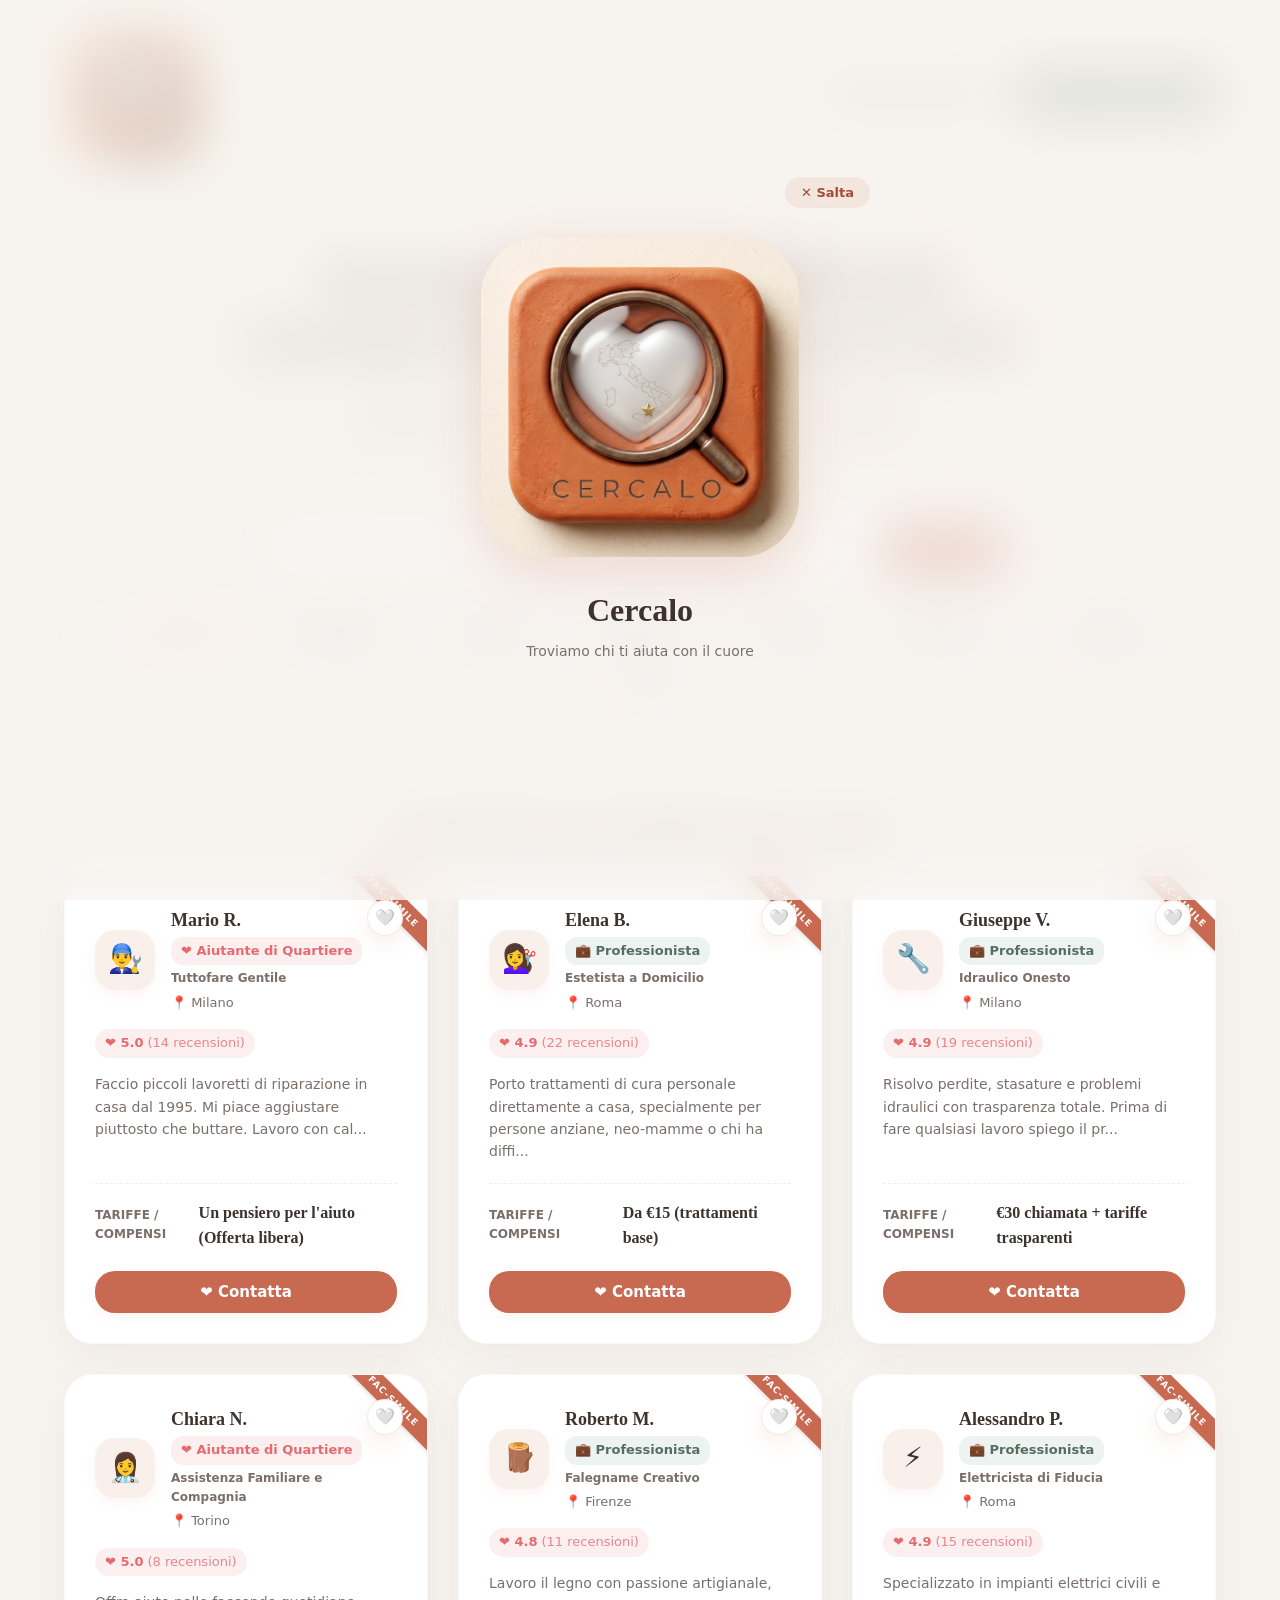
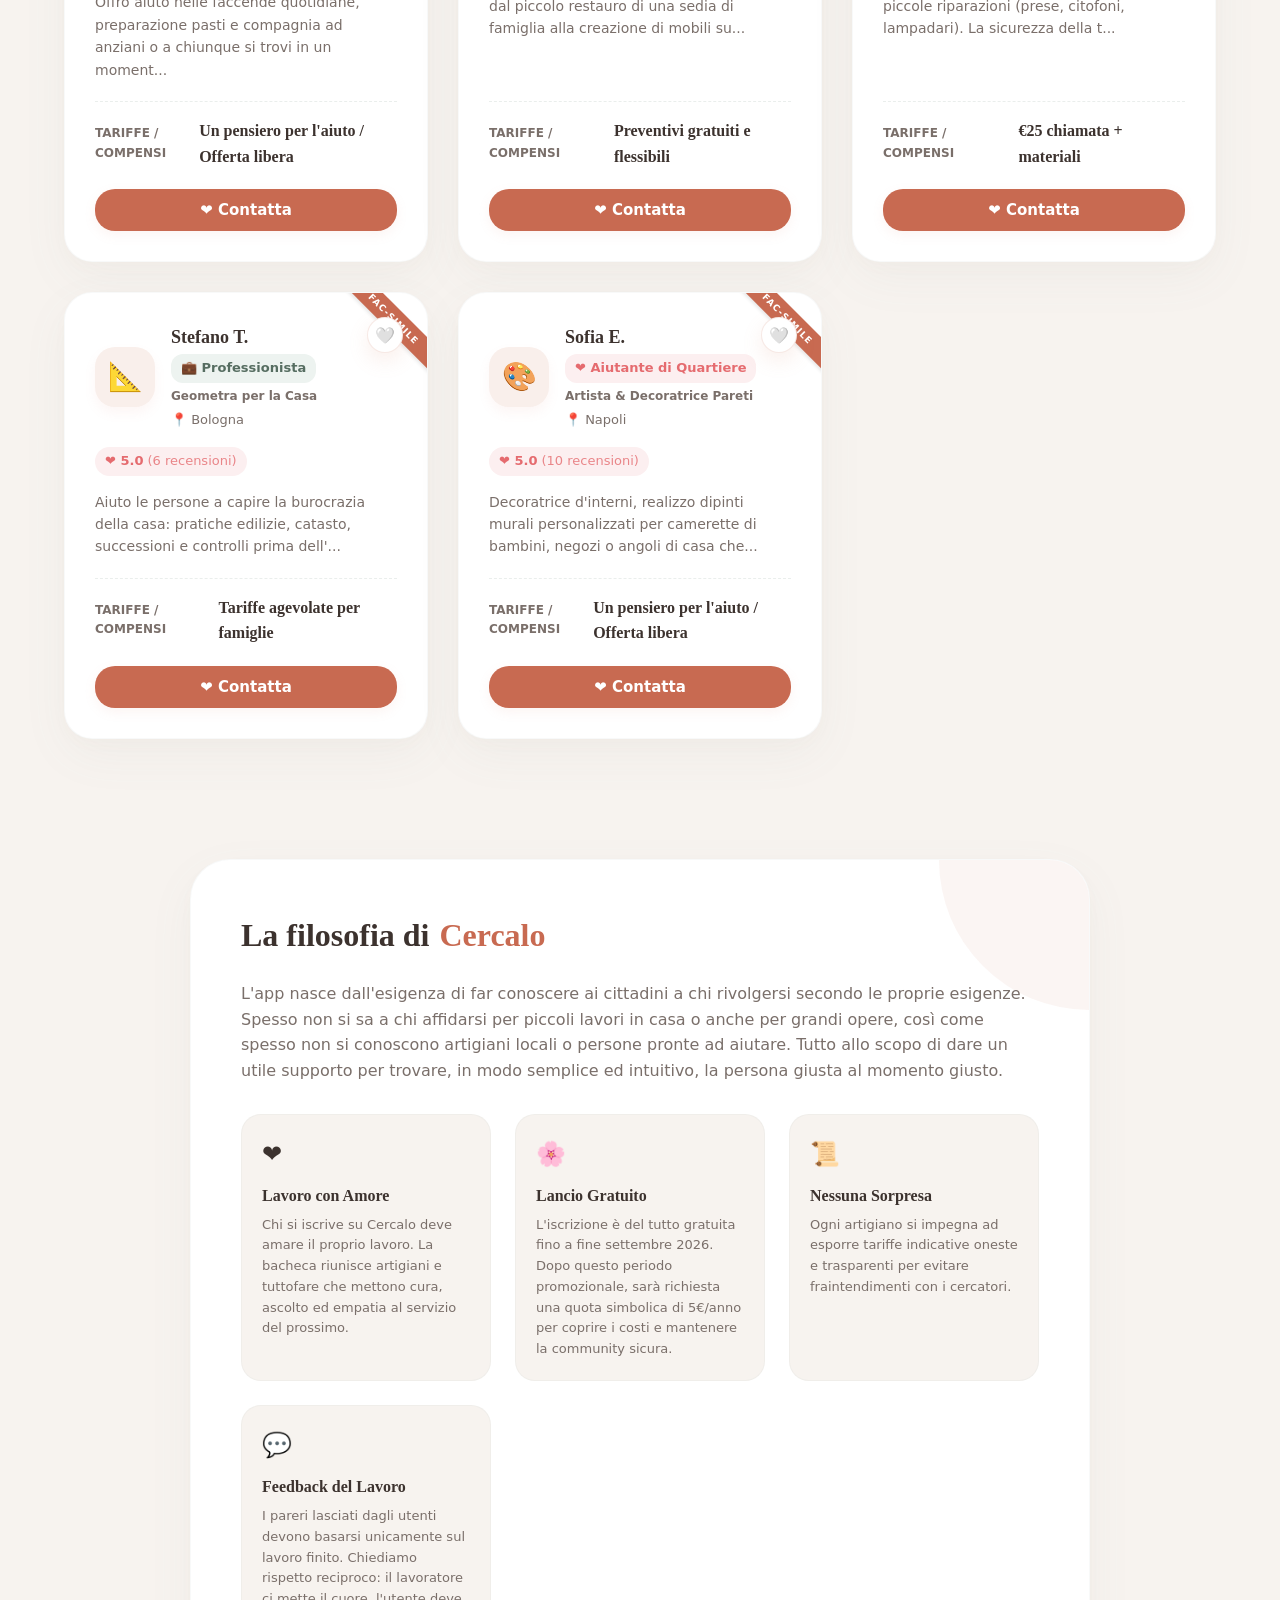
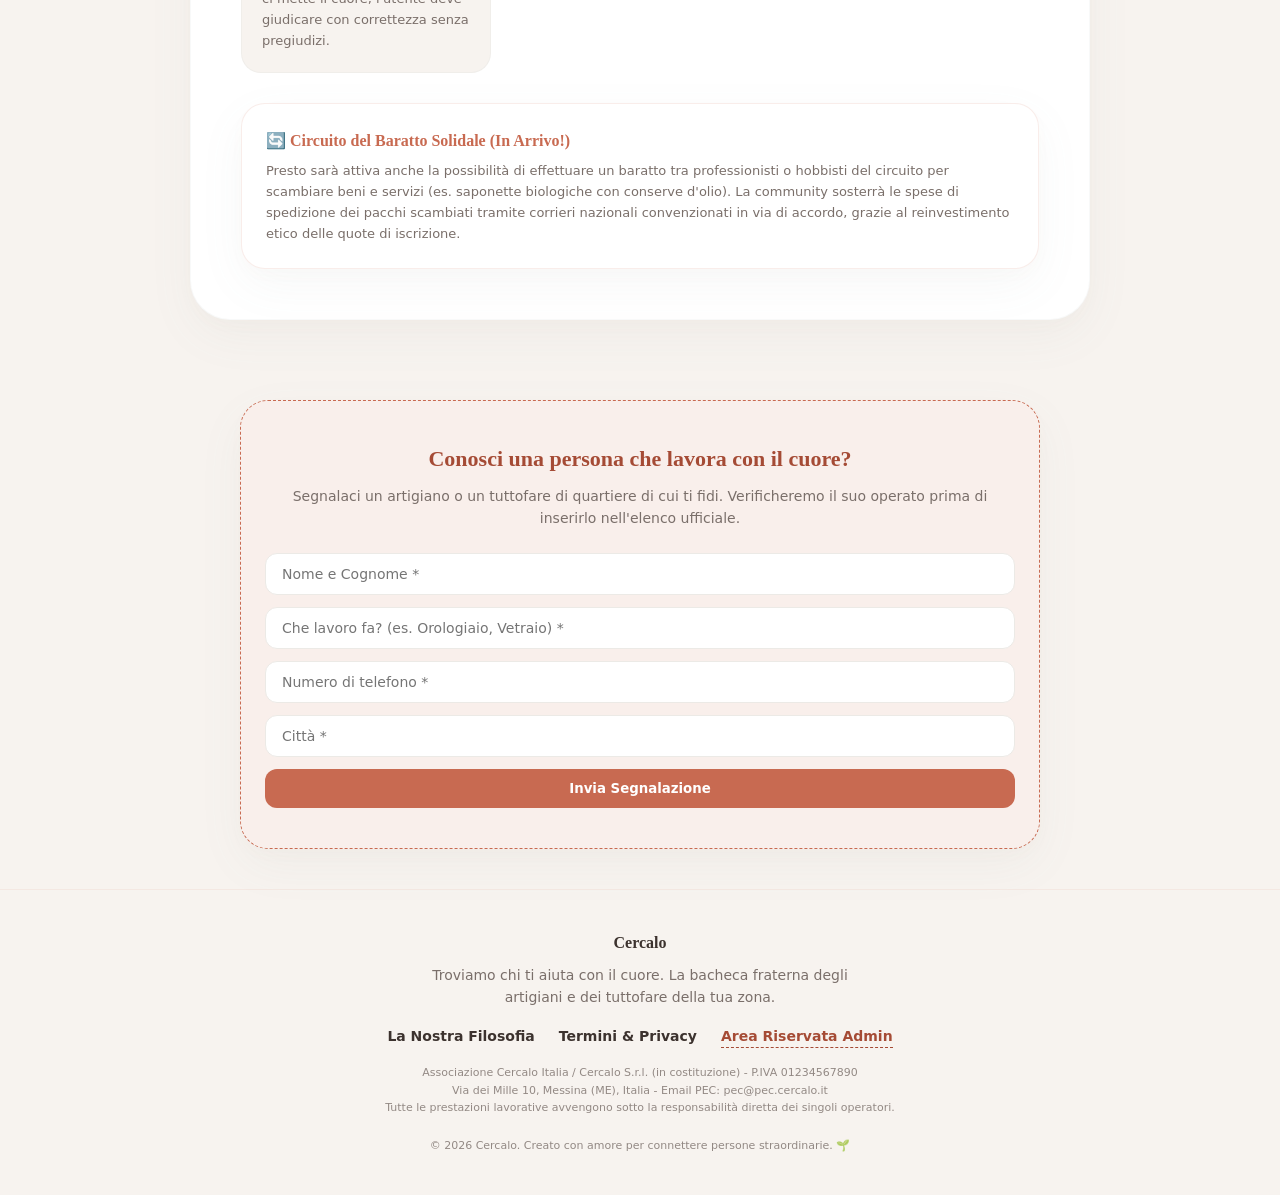
==== commit dc27e823: "Implementata funzionalità Preferiti e flusso Candidatura Autonoma Professionisti" ====
--- a/index.html
+++ b/index.html
@@ -7,7 +7,7 @@
   <title>Cercalo - Troviamo chi ti aiuta con il cuore</title>
   <link rel="icon" type="image/png" href="Loghi/logo_terracotta_scontornato.png">
   <link rel="manifest" href="manifest.json">
-  <link rel="stylesheet" href="index.css?v=7.0">
+  <link rel="stylesheet" href="index.css?v=8.0">
 </head>
 <body>
 
@@ -209,10 +209,80 @@
           </div>
         </div>
 
+        <!-- Form Candidatura Lavoratore (Step 2) -->
+        <div id="form-registrati-artigiano" style="display: none; flex-direction: column; gap: 16px; margin-top: 16px;">
+          <div style="font-size: 13px; color: var(--primary-pesca); font-weight: 700; margin-bottom: 4px; border-bottom: 1px solid rgba(200, 106, 81, 0.12); padding-bottom: 8px;">
+            COMPLETA IL TUO PROFILO PUBBLICO (Approvazione Preventiva)
+          </div>
+          <div class="form-group">
+            <label class="form-label" for="reg-avatar">Seleziona il tuo Simbolo / Emoji</label>
+            <select id="reg-avatar" class="form-input">
+              <option value="👨‍🔧">👨‍🔧 Tuttofare</option>
+              <option value="🔧">🔧 Idraulico</option>
+              <option value="⚡">⚡ Elettricista</option>
+              <option value="💇‍♀️">💇‍♀️ Estetista / Parrucchiera</option>
+              <option value="👩‍⚕️">👩‍⚕️ Assistenza / Compagnia</option>
+              <option value="🪵">🪵 Falegname / Artigiano</option>
+              <option value="🎨">🎨 Artista / Decoratore</option>
+              <option value="🧹">🧹 Pulizie</option>
+              <option value="🧑‍🍳">🧑‍🍳 Cuoco / Ristorazione</option>
+              <option value="🧑‍🌾">🧑‍🌾 Giardiniere / Agricoltura</option>
+              <option value="📐">📐 Progettista / Geometra</option>
+              <option value="🚗">🚗 Trasporti / Autista</option>
+              <option value="💻">💻 Assistenza PC / Tech</option>
+              <option value="🌸">🌸 Altro</option>
+            </select>
+          </div>
+          <div class="form-group">
+            <label class="form-label" for="reg-qualifica">Qualifica / Ruolo Specifico</label>
+            <input type="text" id="reg-qualifica" class="form-input" placeholder="Es. Tuttofare Gentile, Idraulico Rapido, Assistente Anziani">
+          </div>
+          <div class="form-group">
+            <label class="form-label" for="reg-categoria-opt">Categoria Principale</label>
+            <select id="reg-categoria-opt" class="form-input">
+              <option value="tuttofare">Tuttofare</option>
+              <option value="idraulico">Idraulico</option>
+              <option value="elettricista">Elettricista</option>
+              <option value="estetista">Estetista</option>
+              <option value="assistenza">Assistenza / Cura Persona</option>
+              <option value="artigianato">Artigianato / Falegname</option>
+              <option value="artista">Artista / Decoratore</option>
+              <option value="altro">Altro (specificato sotto)</option>
+            </select>
+          </div>
+          <div class="form-group">
+            <label class="form-label" for="reg-citta">Città Operativa</label>
+            <input type="text" id="reg-citta" class="form-input" placeholder="Es. Milano, Roma, Messina">
+          </div>
+          <div class="form-group">
+            <label class="form-label" for="reg-telefono">Numero di Telefono (Sbloccato solo dopo iscrizione)</label>
+            <input type="text" id="reg-telefono" class="form-input" placeholder="Es. 333 1234567">
+          </div>
+          <div class="form-group">
+            <label class="form-label" for="reg-prezzo">Tariffa di Riferimento / Compensi</label>
+            <input type="text" id="reg-prezzo" class="form-input" placeholder="Es. Offerta Libera, €30 chiamata + preventivo">
+          </div>
+          <div class="form-group">
+            <label class="form-label" for="reg-bio">Biografia / Chi sei e come offri aiuto con il cuore</label>
+            <textarea id="reg-bio" class="form-input" rows="3" placeholder="Scrivi una breve biografia per farti conoscere..."></textarea>
+          </div>
+        </div>
+
         <button type="submit" id="submit-modal-btn" class="btn-cerca" style="width: 100%; margin-top: 10px;">
           Registrati e Sblocca i Contatti
         </button>
       </form>
+
+      <!-- Box successo candidatura / registrazione -->
+      <div id="auth-successo-box" style="display: none; text-align: center; padding: 20px 10px;">
+        <span style="font-size: 48px; display: block; margin-bottom: 16px;">🎉</span>
+        <h3 id="successo-titolo" style="font-family: var(--font-titoli); font-size: 20px; color: var(--color-testo); margin-bottom: 8px;">Benvenuto su Cercalo!</h3>
+        <p id="successo-msg" style="font-size: 14px; line-height: 1.6; color: var(--color-testo-mutato); margin-bottom: 20px;">
+          La tua registrazione come cercatore è andata a buon fine. Ora puoi vedere i recapiti telefonici e le email degli artigiani e recensire i loro servizi.
+        </p>
+        <button class="btn-cerca" onclick="chiudiModalRegistrazione(); location.reload();" style="width: 100%;">Accedi Subito</button>
+      </div>
+
     </div>
   </div>
 
@@ -297,6 +367,6 @@
     </div>
   </div>
 
-  <script src="index.js?v=7.0"></script>
+  <script src="index.js?v=8.0"></script>
 </body>
 </html>
--- a/index.css
+++ b/index.css
@@ -395,6 +395,7 @@
 
 /* Card Artigiano */
 .card-artigiano {
+  position: relative;
   background-color: var(--bg-card);
   border-radius: 28px;
   padding: 30px;
@@ -404,6 +405,32 @@
   flex-direction: column;
   height: 100%;
   transition: var(--transition-morbida);
+}
+
+.preferito-btn {
+  position: absolute;
+  top: 24px;
+  right: 24px;
+  background: white;
+  border: 1px solid rgba(200, 106, 81, 0.15);
+  width: 36px;
+  height: 36px;
+  border-radius: 50%;
+  display: flex;
+  align-items: center;
+  justify-content: center;
+  cursor: pointer;
+  box-shadow: var(--shadow-tasto);
+  transition: var(--transition-morbida);
+  z-index: 5;
+  font-size: 16px;
+  padding: 0;
+  outline: none;
+}
+
+.preferito-btn:hover {
+  transform: scale(1.1);
+  box-shadow: var(--shadow-tasto-hover);
 }
 
 .card-artigiano:hover {
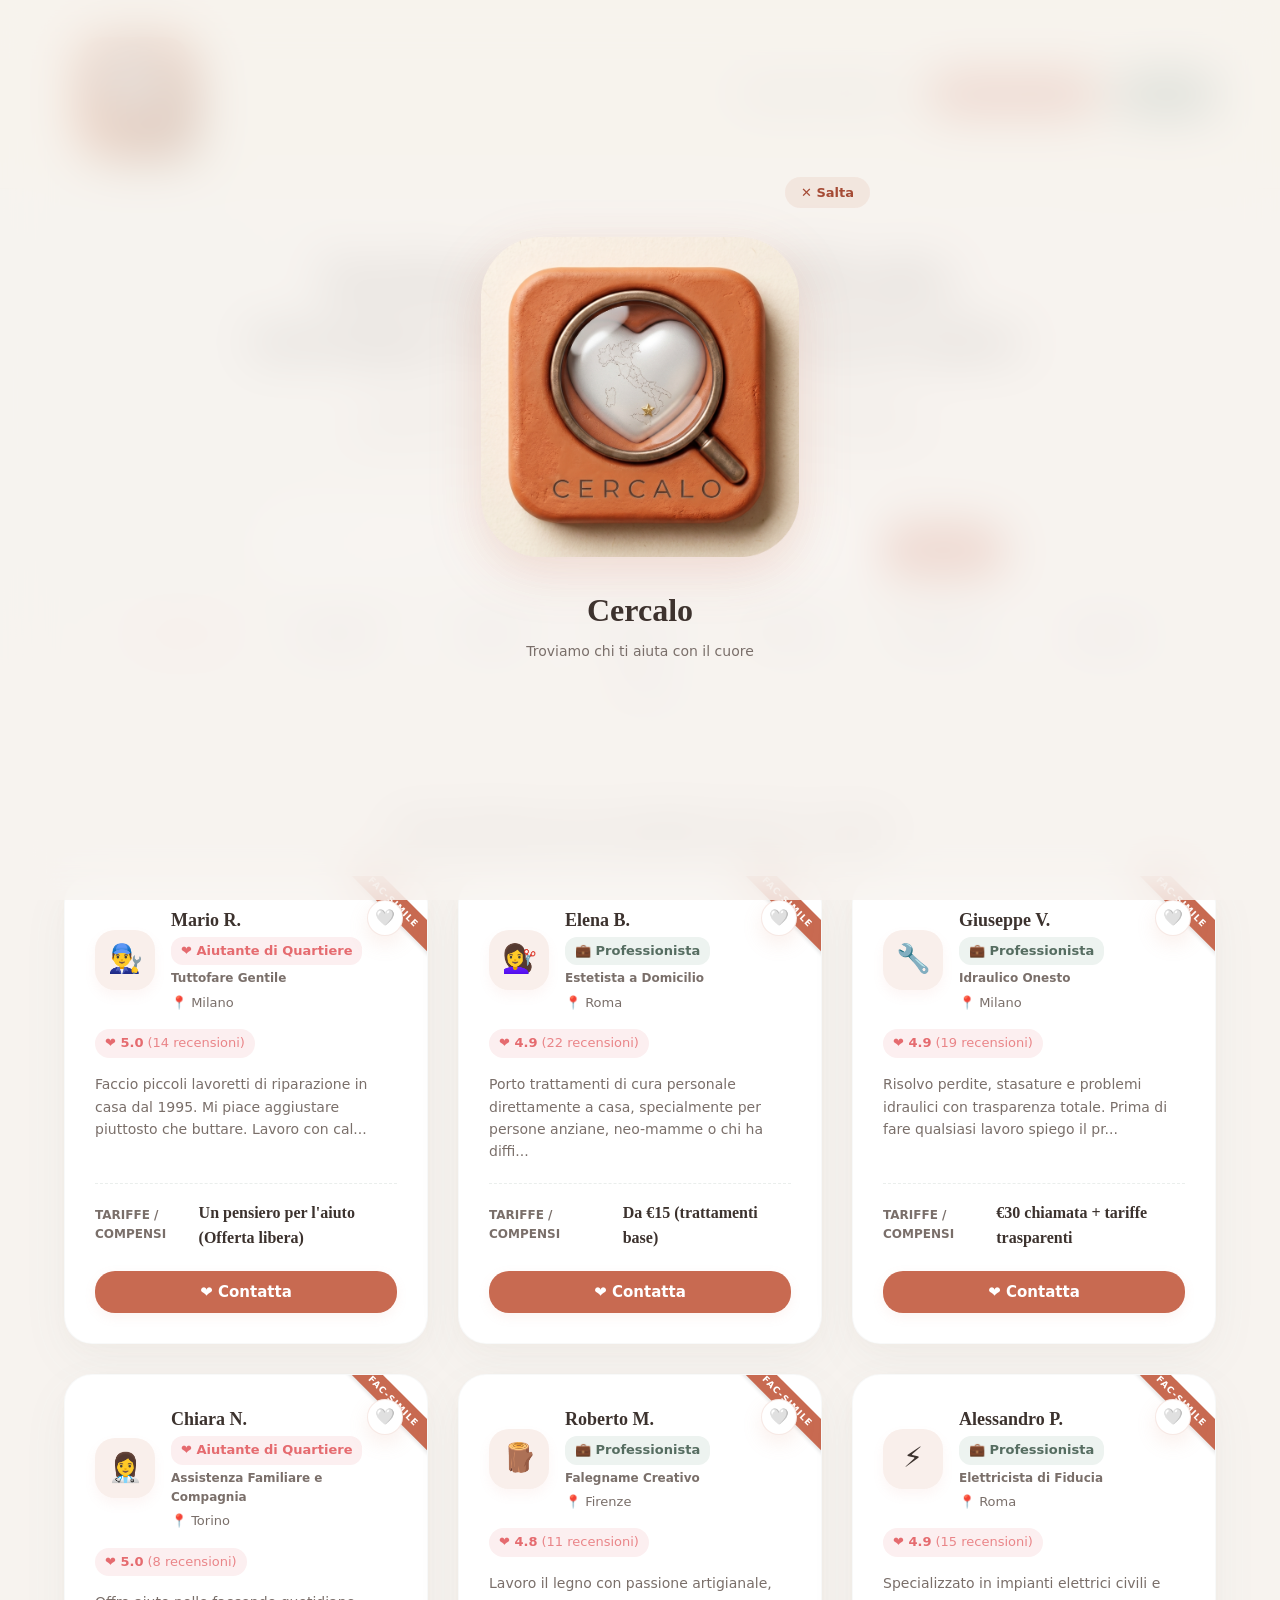
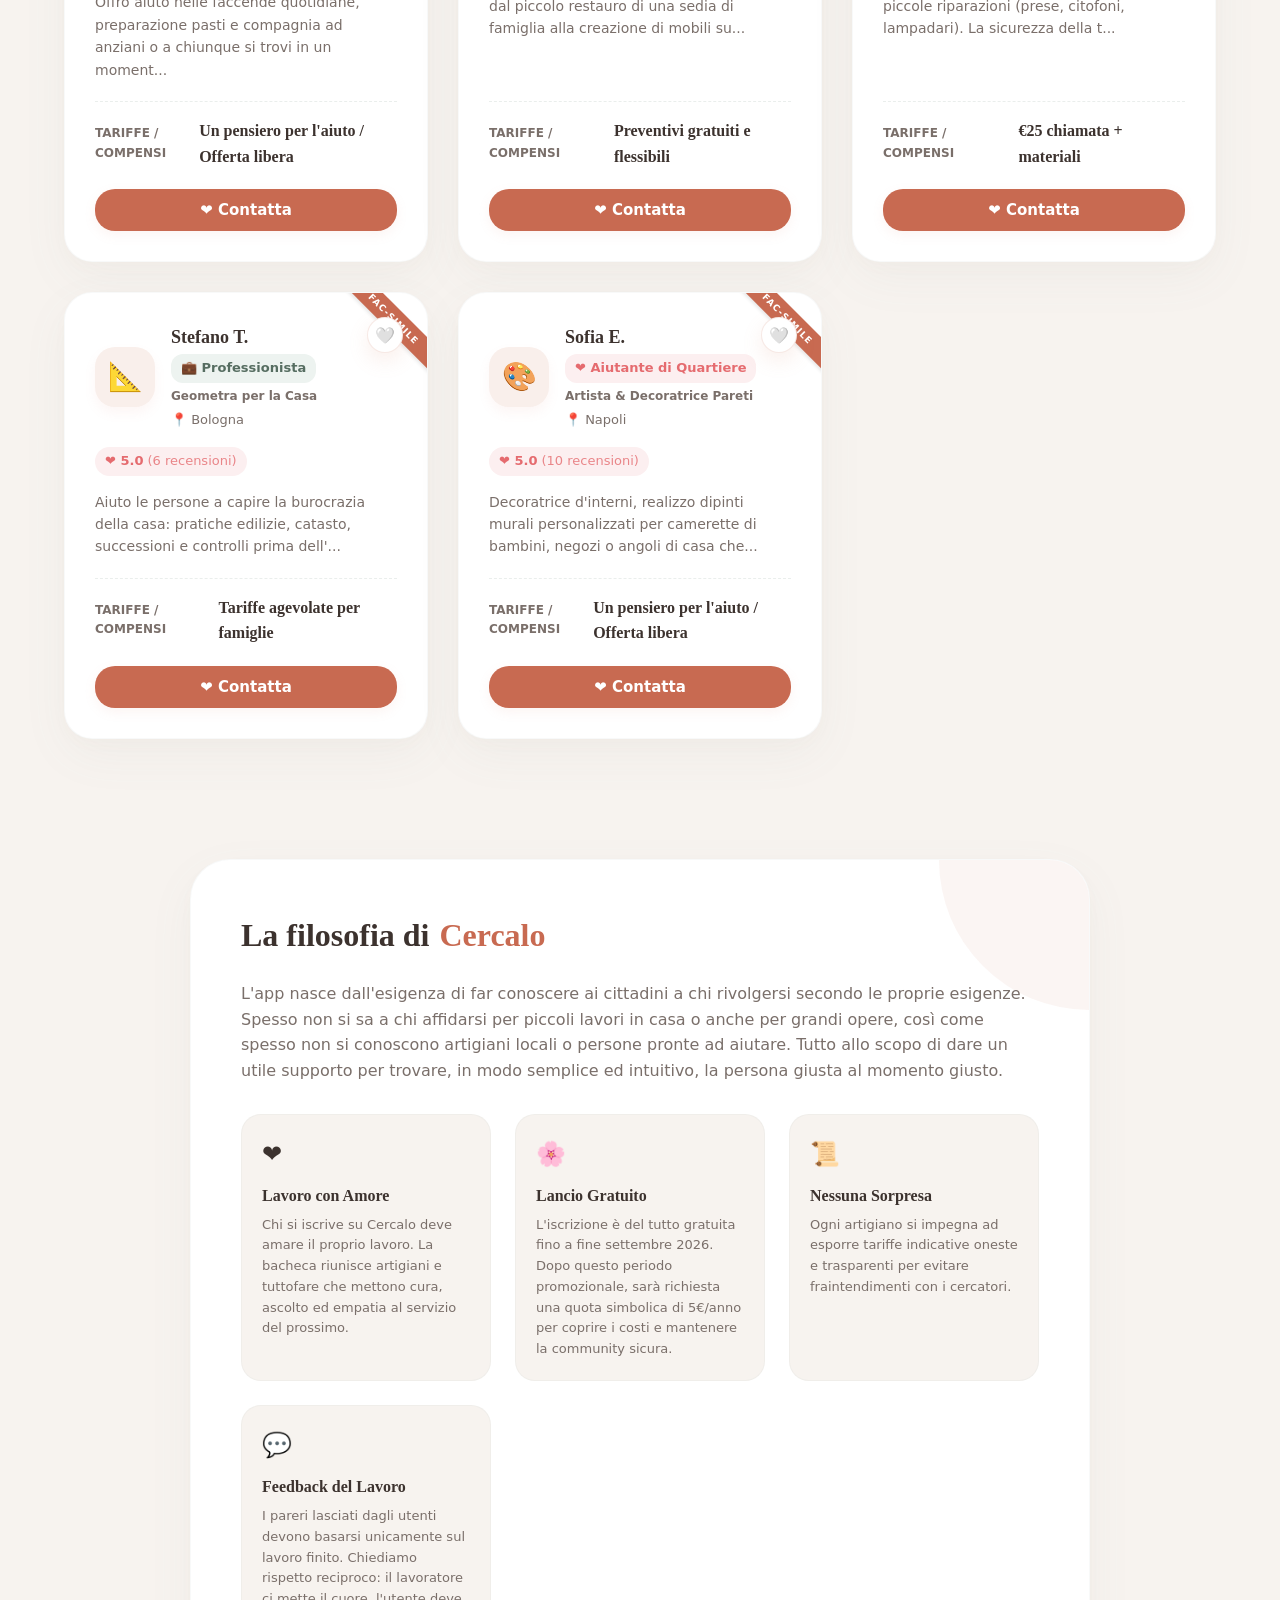
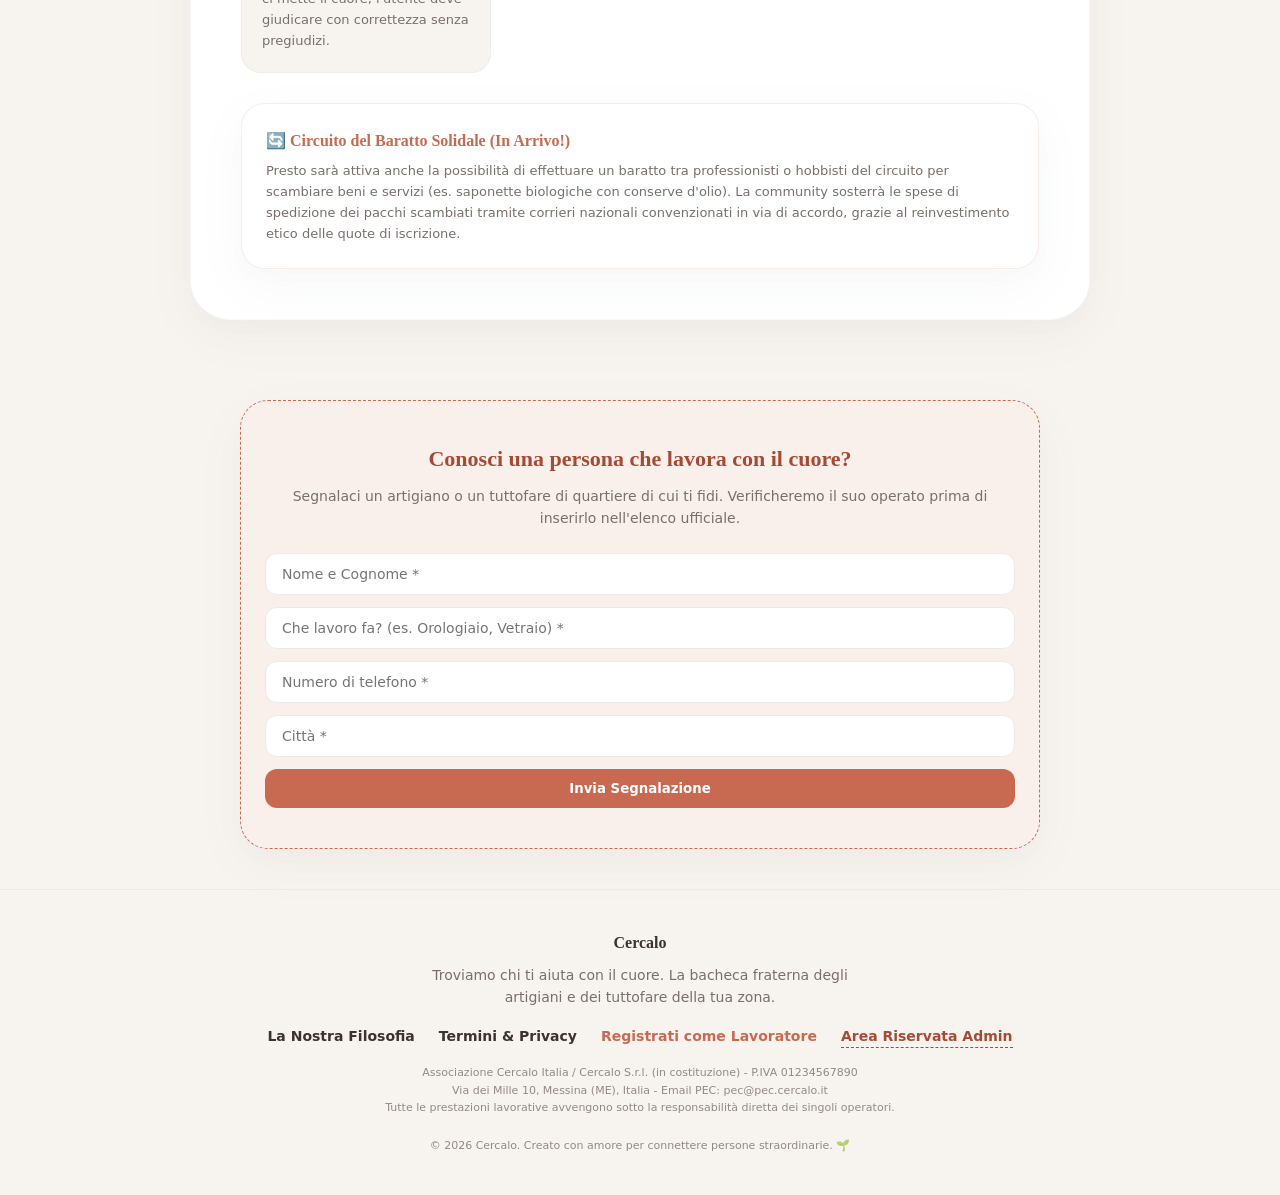
==== commit 48e75526: "Riprogettati moduli di registrazione e login: separati flussi utente, lavoratore e login con modali " ====
--- a/index.html
+++ b/index.html
@@ -7,7 +7,7 @@
   <title>Cercalo - Troviamo chi ti aiuta con il cuore</title>
   <link rel="icon" type="image/png" href="Loghi/logo_terracotta_scontornato.png">
   <link rel="manifest" href="manifest.json">
-  <link rel="stylesheet" href="index.css?v=8.0">
+  <link rel="stylesheet" href="index.css?v=9.0">
 </head>
 <body>
 
@@ -35,7 +35,8 @@
       </a>
       <nav class="nav-links">
         <button class="btn-nav-info" onclick="mostraFilosofia()">La Nostra Filosofia</button>
-        <button id="btn-header-accedi" class="btn-accedi" onclick="apriModalRegistrazione()">Accedi / Registrati</button>
+        <button id="btn-header-registrati-lavoratore" class="btn-accedi" onclick="apriModalRegistrazioneLavoratore()" style="background-color: var(--primary-pesca); color: white; border: none;">Lavora con noi</button>
+        <button id="btn-header-accedi" class="btn-accedi" onclick="apriModalLogin()">Accedi</button>
       </nav>
     </div>
   </header>
@@ -147,6 +148,7 @@
       <div class="footer-links">
         <a class="footer-link" href="chi-siamo.html">La Nostra Filosofia</a>
         <a class="footer-link" href="legal.html">Termini & Privacy</a>
+        <a class="footer-link" href="#" onclick="apriModalRegistrazioneLavoratore(); return false;" style="color: var(--primary-pesca); font-weight: 600;">Registrati come Lavoratore</a>
         <a class="footer-link" href="admin.html" style="color: var(--primary-pesca-dark); border-bottom: 1px dashed var(--primary-pesca-dark);">Area Riservata Admin</a>
       </div>
       
@@ -166,57 +168,94 @@
       <button class="modal-close">✕</button>
       
       <div class="modal-header">
-        <h2 id="modal-reg-titolo" class="modal-titolo">Unisciti a Cercalo</h2>
-        <p class="modal-sottotitolo">Fai parte di una community protetta e basata sulla fiducia.</p>
-      </div>
-
-      <div class="tab-selector">
-        <button id="tab-registrati" class="tab-btn attivo" onclick="cambiaTabModal('registrati')">Registrati</button>
-        <button id="tab-accedi" class="tab-btn" onclick="cambiaTabModal('accedi')">Ho già un account</button>
-      </div>
-
-      <!-- Box informativo quota di 5€ -->
-      <div id="quota-spiegazione-box" class="quota-box">
-        <span class="qb-icon">🌸</span>
-        <div class="qb-text">
-          <h4 class="qb-titolo">Quota mutuale di 5€ all'anno</h4>
-          Contributo simbolico per sostenere e mantenere la piattaforma, finanziare i servizi e proteggere i dati della community. Nessun canone nascosto.
-        </div>
-      </div>
-
-      <form id="form-auth" class="modal-form">
-        <div class="form-group">
-          <label class="form-label" for="reg-email">Indirizzo Email</label>
-          <input type="email" id="reg-email" class="form-input" placeholder="esempio@email.com" required>
-        </div>
-        <div class="form-group">
-          <label class="form-label" for="reg-password">Password</label>
-          <input type="password" id="reg-password" class="form-input" placeholder="Crea una password sicura" required>
-        </div>
-        
-        <div id="form-registrati-campi" style="display: flex; flex-direction: column; gap: 16px;">
-          <div class="form-group">
-            <label class="form-label" for="reg-nome">Nome Completo</label>
-            <input type="text" id="reg-nome" class="form-input" placeholder="Nome Cognome">
-          </div>
-          <div class="form-group">
-            <label class="form-label" for="reg-ruolo">Chi sei?</label>
-            <select id="reg-ruolo" class="form-input">
-              <option value="cercatore">Sono un Cercatore (cerco aiuto)</option>
-              <option value="aiutante">Voglio Aiutare (Aiutante di Quartiere - Offerta Libera)</option>
-              <option value="professionista">Offro Servizi Professionali (Professionista con Partita IVA)</option>
+        <h2 id="modal-reg-titolo" class="modal-titolo">Accedi a Cercalo</h2>
+        <p id="modal-reg-sottotitolo" class="modal-sottotitolo">Fai parte di una community protetta e basata sulla fiducia.</p>
+      </div>
+
+      <!-- SEZIONE 1: ACCEDI (LOGIN) -->
+      <div id="auth-sezione-login" style="display: flex; flex-direction: column; gap: 16px; width: 100%;">
+        <form id="form-login" class="modal-form" onsubmit="inviaFormLogin(event)">
+          <div class="form-group">
+            <label class="form-label" for="login-email">Indirizzo Email</label>
+            <input type="email" id="login-email" class="form-input" placeholder="esempio@email.com" required>
+          </div>
+          <div class="form-group">
+            <label class="form-label" for="login-password">Password</label>
+            <input type="password" id="login-password" class="form-input" placeholder="La tua password" required>
+          </div>
+          <button type="submit" class="btn-cerca" style="width: 100%; margin-top: 10px;">Accedi Ora</button>
+        </form>
+        <div style="text-align: center; margin-top: 15px; font-size: 13px; color: var(--color-testo-mutato); line-height: 1.5;">
+          Non hai un account? <a href="#" onclick="mostraSottoSezioneAuth('registrati-cercatore'); return false;" style="color: var(--primary-pesca); font-weight: 700; text-decoration: none;">Registrati come Cercatore</a>
+          <br><br>
+          Vuoi collaborare con noi? <a href="#" onclick="mostraSottoSezioneAuth('candidati-lavoratore-step1'); return false;" style="color: var(--primary-pesca-dark); font-weight: 700; text-decoration: none;">Candidati come Lavoratore</a>
+        </div>
+      </div>
+
+      <!-- SEZIONE 2: REGISTRATI COME CERCATORE -->
+      <div id="auth-sezione-registrati-cercatore" style="display: none; flex-direction: column; gap: 16px; width: 100%;">
+        <form id="form-registrati-cercatore" class="modal-form" onsubmit="inviaFormRegistrazioneCercatore(event)">
+          <div class="form-group">
+            <label class="form-label" for="cercatore-nome">Nome Completo</label>
+            <input type="text" id="cercatore-nome" class="form-input" placeholder="Nome Cognome" required>
+          </div>
+          <div class="form-group">
+            <label class="form-label" for="cercatore-email">Indirizzo Email</label>
+            <input type="email" id="cercatore-email" class="form-input" placeholder="esempio@email.com" required>
+          </div>
+          <div class="form-group">
+            <label class="form-label" for="cercatore-password">Password</label>
+            <input type="password" id="cercatore-password" class="form-input" placeholder="Crea una password sicura" required>
+          </div>
+          <button type="submit" class="btn-cerca" style="width: 100%; margin-top: 10px;">Registrati e Sblocca i Contatti</button>
+        </form>
+        <div style="text-align: center; margin-top: 15px; font-size: 13px; color: var(--color-testo-mutato);">
+          Hai già un account? <a href="#" onclick="mostraSottoSezioneAuth('login'); return false;" style="color: var(--primary-pesca); font-weight: 700; text-decoration: none;">Accedi</a>
+        </div>
+      </div>
+
+      <!-- SEZIONE 3: CANDIDATI COME LAVORATORE STEP 1 -->
+      <div id="auth-sezione-candidati-lavoratore-step1" style="display: none; flex-direction: column; gap: 16px; width: 100%;">
+        <div class="quota-box" style="margin-bottom: 5px;">
+          <span class="qb-icon">🌸</span>
+          <div class="qb-text">
+            <h4 class="qb-titolo">Quota mutuale di 5€ all'anno</h4>
+            Contributo simbolico per sostenere e mantenere la bacheca, finanziare i servizi e proteggere la community. Primo anno totalmente gratuito.
+          </div>
+        </div>
+        <form id="form-lavoratore-step1" class="modal-form" onsubmit="inviaFormLavoratoreStep1(event)">
+          <div class="form-group">
+            <label class="form-label" for="lavoratore-nome">Nome Completo</label>
+            <input type="text" id="lavoratore-nome" class="form-input" placeholder="Nome Cognome" required>
+          </div>
+          <div class="form-group">
+            <label class="form-label" for="lavoratore-email">Indirizzo Email</label>
+            <input type="email" id="lavoratore-email" class="form-input" placeholder="esempio@email.com" required>
+          </div>
+          <div class="form-group">
+            <label class="form-label" for="lavoratore-password">Password</label>
+            <input type="password" id="lavoratore-password" class="form-input" placeholder="Crea una password sicura" required>
+          </div>
+          <div class="form-group">
+            <label class="form-label" for="lavoratore-tipo">Tipo di Profilo Lavoratore</label>
+            <select id="lavoratore-tipo" class="form-input">
+              <option value="aiutante">Aiutante di Quartiere (Hobbista - Offerta Libera)</option>
+              <option value="professionista">Professionista con Partita IVA (Offro tariffe oneste)</option>
             </select>
           </div>
-        </div>
-
-        <!-- Form Candidatura Lavoratore (Step 2) -->
-        <div id="form-registrati-artigiano" style="display: none; flex-direction: column; gap: 16px; margin-top: 16px;">
-          <div style="font-size: 13px; color: var(--primary-pesca); font-weight: 700; margin-bottom: 4px; border-bottom: 1px solid rgba(200, 106, 81, 0.12); padding-bottom: 8px;">
-            COMPLETA IL TUO PROFILO PUBBLICO (Approvazione Preventiva)
-          </div>
-          <div class="form-group">
-            <label class="form-label" for="reg-avatar">Seleziona il tuo Simbolo / Emoji</label>
-            <select id="reg-avatar" class="form-input">
+          <button type="submit" class="btn-cerca" style="width: 100%; margin-top: 10px;">Procedi al Profilo Pubblico →</button>
+        </form>
+        <div style="text-align: center; margin-top: 15px; font-size: 13px; color: var(--color-testo-mutato);">
+          Hai già un account? <a href="#" onclick="mostraSottoSezioneAuth('login'); return false;" style="color: var(--primary-pesca); font-weight: 700; text-decoration: none;">Accedi</a>
+        </div>
+      </div>
+
+      <!-- SEZIONE 4: CANDIDATI COME LAVORATORE STEP 2 -->
+      <div id="auth-sezione-candidati-lavoratore-step2" style="display: none; flex-direction: column; gap: 16px; width: 100%;">
+        <form id="form-lavoratore-step2" class="modal-form" onsubmit="inviaFormLavoratoreStep2(event)">
+          <div class="form-group">
+            <label class="form-label" for="lavoratore-avatar">Seleziona il tuo Simbolo / Emoji</label>
+            <select id="lavoratore-avatar" class="form-input">
               <option value="👨‍🔧">👨‍🔧 Tuttofare</option>
               <option value="🔧">🔧 Idraulico</option>
               <option value="⚡">⚡ Elettricista</option>
@@ -234,12 +273,12 @@
             </select>
           </div>
           <div class="form-group">
-            <label class="form-label" for="reg-qualifica">Qualifica / Ruolo Specifico</label>
-            <input type="text" id="reg-qualifica" class="form-input" placeholder="Es. Tuttofare Gentile, Idraulico Rapido, Assistente Anziani">
-          </div>
-          <div class="form-group">
-            <label class="form-label" for="reg-categoria-opt">Categoria Principale</label>
-            <select id="reg-categoria-opt" class="form-input">
+            <label class="form-label" for="lavoratore-qualifica">Qualifica / Ruolo Specifico</label>
+            <input type="text" id="lavoratore-qualifica" class="form-input" placeholder="Es. Idraulico Rapido, Falegname Creativo, Tuttofare Gentile" required>
+          </div>
+          <div class="form-group">
+            <label class="form-label" for="lavoratore-categoria">Categoria Principale</label>
+            <select id="lavoratore-categoria" class="form-input">
               <option value="tuttofare">Tuttofare</option>
               <option value="idraulico">Idraulico</option>
               <option value="elettricista">Elettricista</option>
@@ -247,40 +286,37 @@
               <option value="assistenza">Assistenza / Cura Persona</option>
               <option value="artigianato">Artigianato / Falegname</option>
               <option value="artista">Artista / Decoratore</option>
-              <option value="altro">Altro (specificato sotto)</option>
+              <option value="altro">Altro</option>
             </select>
           </div>
           <div class="form-group">
-            <label class="form-label" for="reg-citta">Città Operativa</label>
-            <input type="text" id="reg-citta" class="form-input" placeholder="Es. Milano, Roma, Messina">
-          </div>
-          <div class="form-group">
-            <label class="form-label" for="reg-telefono">Numero di Telefono (Sbloccato solo dopo iscrizione)</label>
-            <input type="text" id="reg-telefono" class="form-input" placeholder="Es. 333 1234567">
-          </div>
-          <div class="form-group">
-            <label class="form-label" for="reg-prezzo">Tariffa di Riferimento / Compensi</label>
-            <input type="text" id="reg-prezzo" class="form-input" placeholder="Es. Offerta Libera, €30 chiamata + preventivo">
-          </div>
-          <div class="form-group">
-            <label class="form-label" for="reg-bio">Biografia / Chi sei e come offri aiuto con il cuore</label>
-            <textarea id="reg-bio" class="form-input" rows="3" placeholder="Scrivi una breve biografia per farti conoscere..."></textarea>
-          </div>
-        </div>
-
-        <button type="submit" id="submit-modal-btn" class="btn-cerca" style="width: 100%; margin-top: 10px;">
-          Registrati e Sblocca i Contatti
-        </button>
-      </form>
-
-      <!-- Box successo candidatura / registrazione -->
-      <div id="auth-successo-box" style="display: none; text-align: center; padding: 20px 10px;">
+            <label class="form-label" for="lavoratore-citta">Città Operativa</label>
+            <input type="text" id="lavoratore-citta" class="form-input" placeholder="Es. Milano, Roma, Messina" required>
+          </div>
+          <div class="form-group">
+            <label class="form-label" for="lavoratore-telefono">Numero di Telefono (Sbloccato solo dopo iscrizione)</label>
+            <input type="text" id="lavoratore-telefono" class="form-input" placeholder="Es. 333 1234567" required>
+          </div>
+          <div class="form-group">
+            <label class="form-label" for="lavoratore-prezzo">Tariffa di Riferimento / Compensi</label>
+            <input type="text" id="lavoratore-prezzo" class="form-input" placeholder="Es. Offerta Libera, €30 chiamata + preventivo" required>
+          </div>
+          <div class="form-group">
+            <label class="form-label" for="lavoratore-bio">Biografia / Chi sei e come offri aiuto con il cuore</label>
+            <textarea id="lavoratore-bio" class="form-input" rows="3" placeholder="Scrivi una breve biografia per farti conoscere..." required></textarea>
+          </div>
+          <button type="submit" class="btn-cerca" style="width: 100%; margin-top: 10px;">Invia Candidatura per Approvazione</button>
+        </form>
+      </div>
+
+      <!-- SEZIONE 5: SUCCESSO BOX -->
+      <div id="auth-sezione-successo" style="display: none; flex-direction: column; align-items: center; text-align: center; padding: 20px 10px; width: 100%;">
         <span style="font-size: 48px; display: block; margin-bottom: 16px;">🎉</span>
-        <h3 id="successo-titolo" style="font-family: var(--font-titoli); font-size: 20px; color: var(--color-testo); margin-bottom: 8px;">Benvenuto su Cercalo!</h3>
-        <p id="successo-msg" style="font-size: 14px; line-height: 1.6; color: var(--color-testo-mutato); margin-bottom: 20px;">
+        <h3 id="successo-titolo-nuovo" style="font-family: var(--font-titoli); font-size: 20px; color: var(--color-testo); margin-bottom: 8px;">Benvenuto su Cercalo!</h3>
+        <p id="successo-msg-nuovo" style="font-size: 14px; line-height: 1.6; color: var(--color-testo-mutato); margin-bottom: 20px;">
           La tua registrazione come cercatore è andata a buon fine. Ora puoi vedere i recapiti telefonici e le email degli artigiani e recensire i loro servizi.
         </p>
-        <button class="btn-cerca" onclick="chiudiModalRegistrazione(); location.reload();" style="width: 100%;">Accedi Subito</button>
+        <button class="btn-cerca" onclick="chiudiModalRegistrazione(); location.reload();" style="width: 100%;">Chiudi e Sblocca</button>
       </div>
 
     </div>
@@ -367,6 +403,6 @@
     </div>
   </div>
 
-  <script src="index.js?v=8.0"></script>
+  <script src="index.js?v=9.0"></script>
 </body>
 </html>
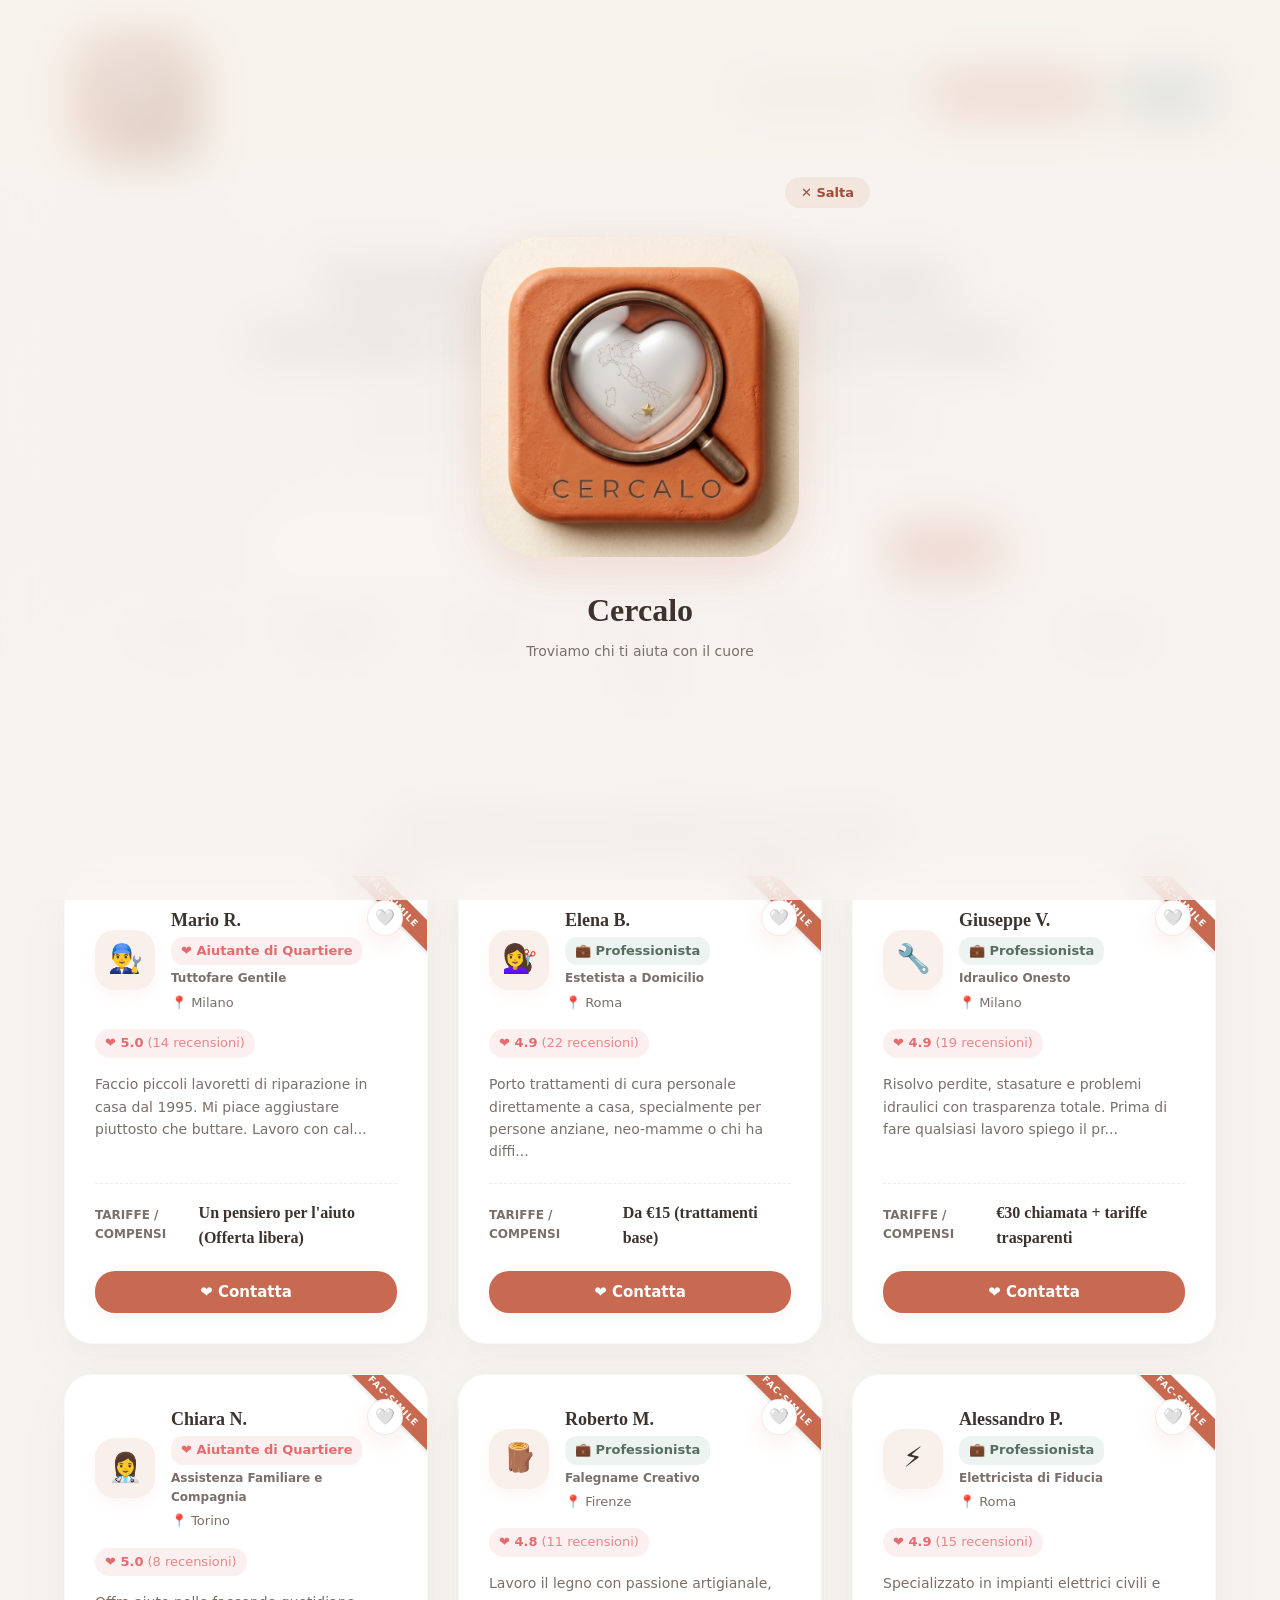
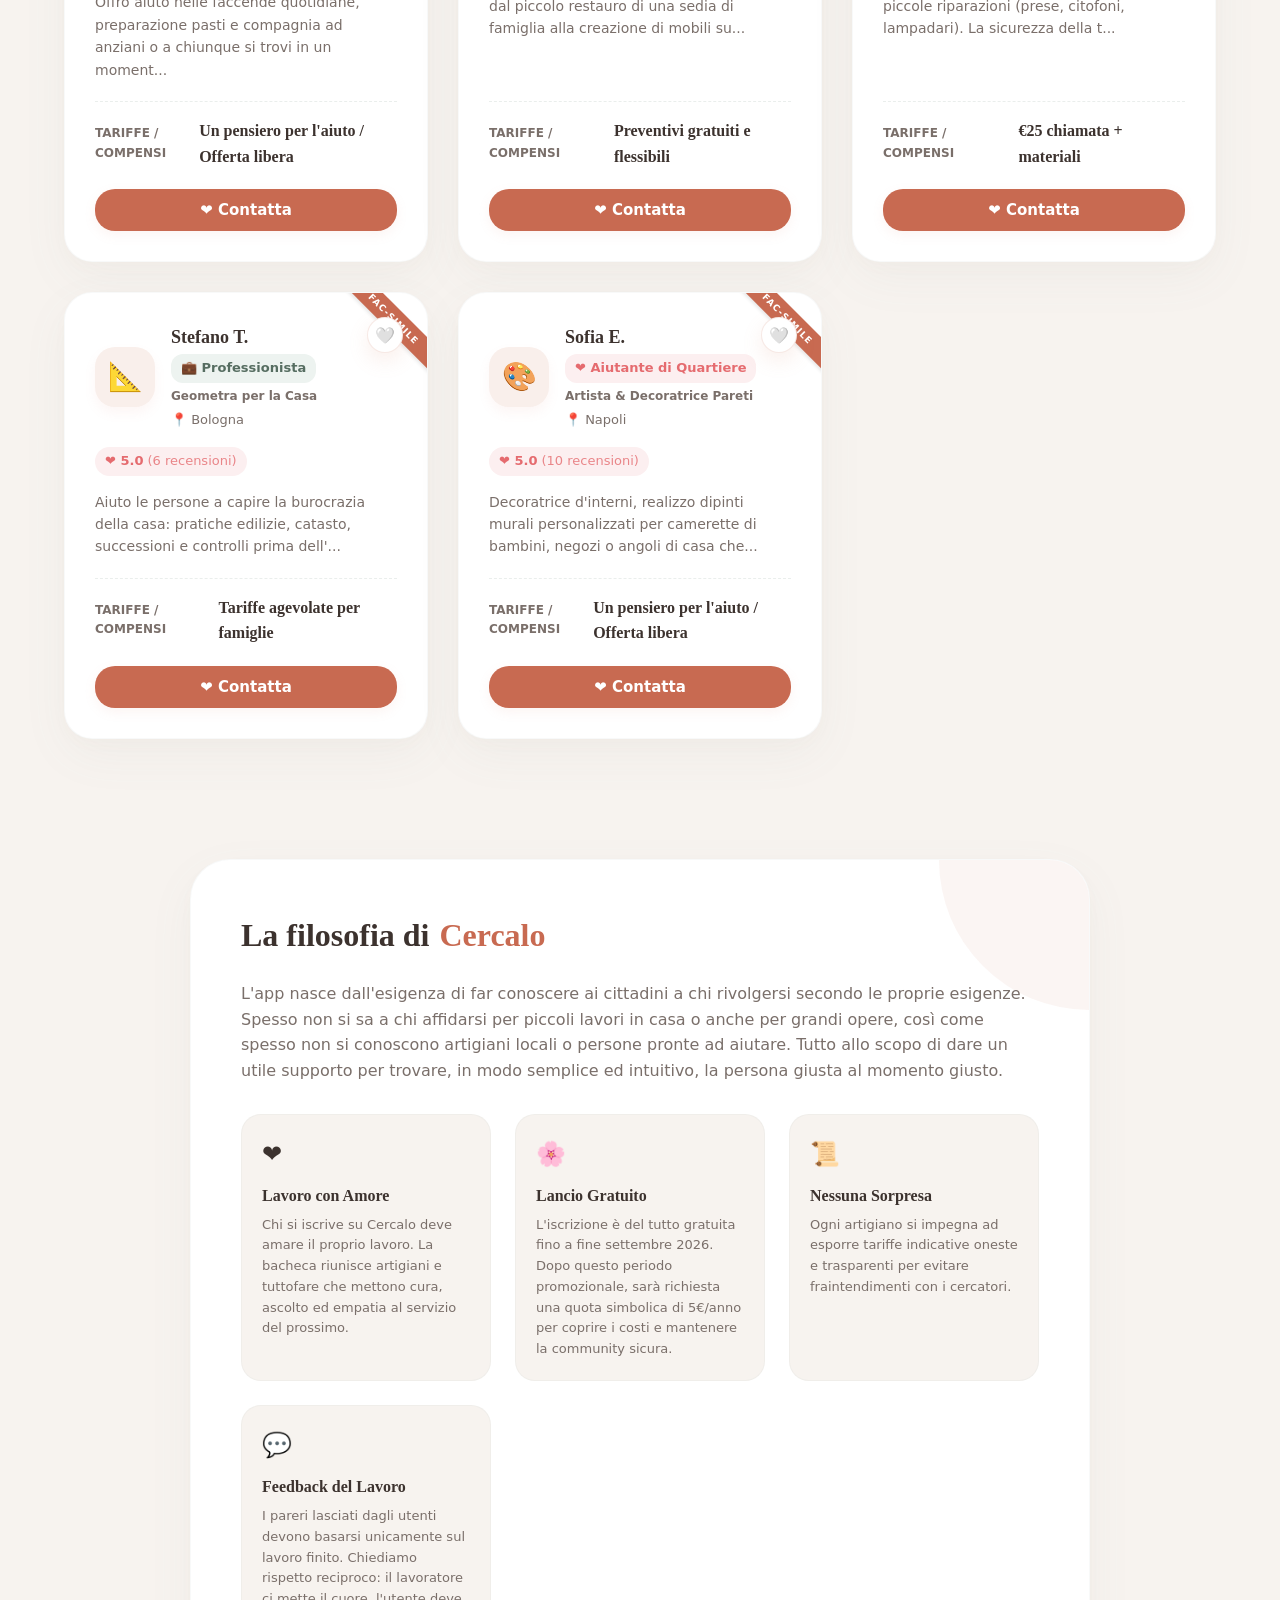
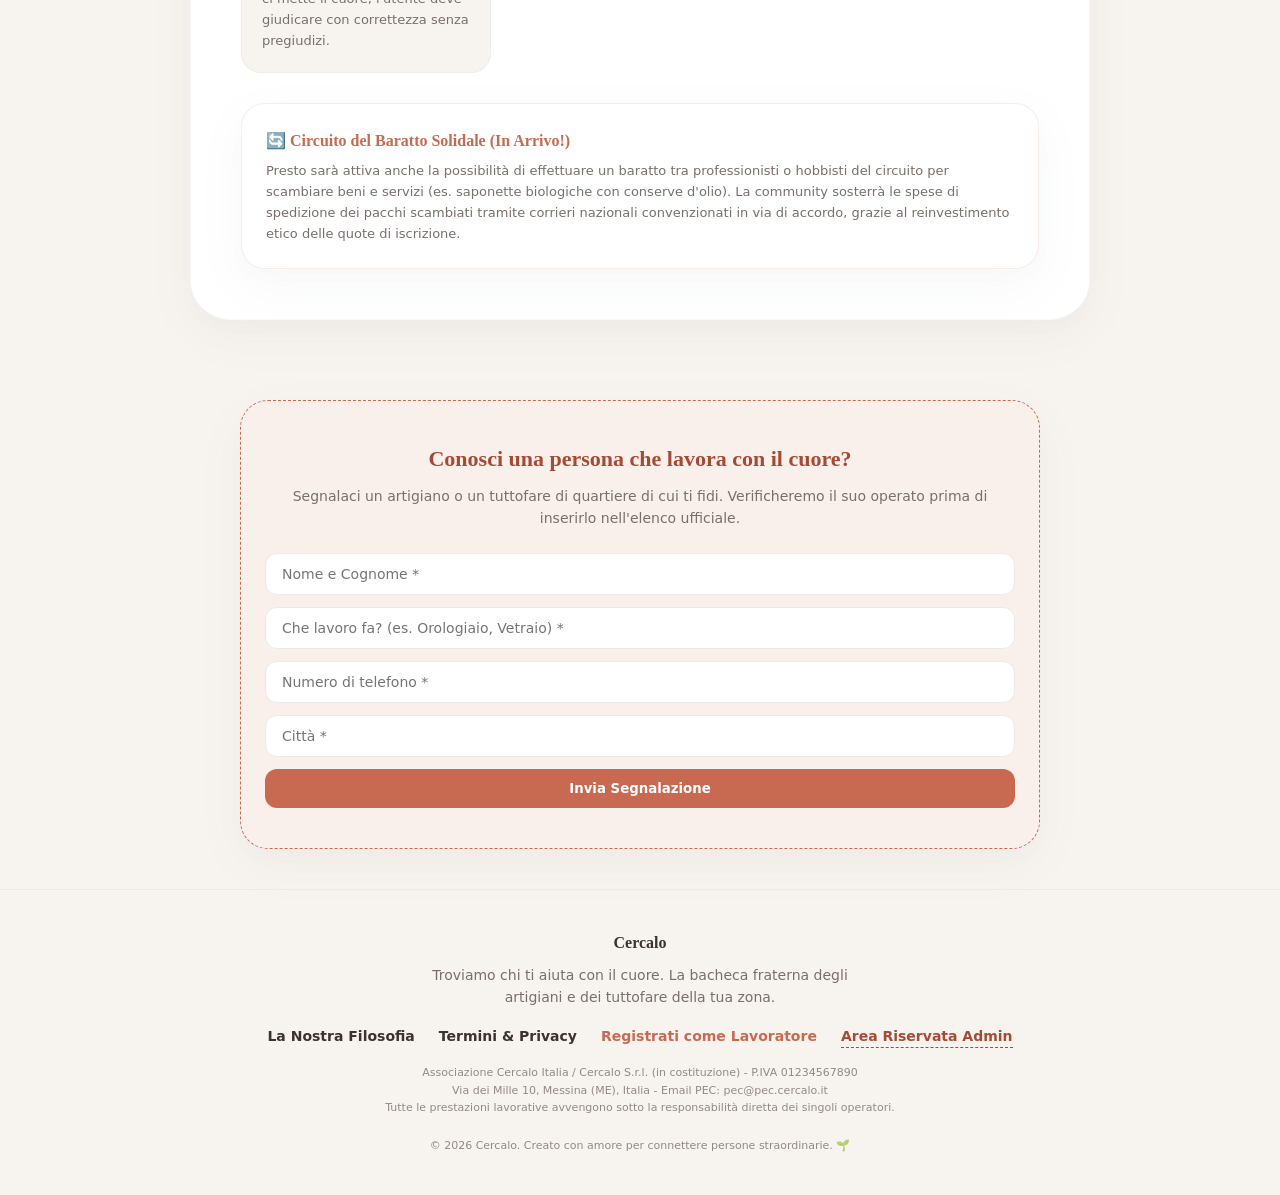
==== commit 59472a9f: "Limitati click cuori puff a un massimo di 5 per sessione per evitare fastidi e sovraffollamento" ====
--- a/index.html
+++ b/index.html
@@ -7,7 +7,7 @@
   <title>Cercalo - Troviamo chi ti aiuta con il cuore</title>
   <link rel="icon" type="image/png" href="Loghi/logo_terracotta_scontornato.png">
   <link rel="manifest" href="manifest.json">
-  <link rel="stylesheet" href="index.css?v=9.0">
+  <link rel="stylesheet" href="index.css?v=10.0">
 </head>
 <body>
 
@@ -403,6 +403,6 @@
     </div>
   </div>
 
-  <script src="index.js?v=9.0"></script>
+  <script src="index.js?v=10.0"></script>
 </body>
 </html>
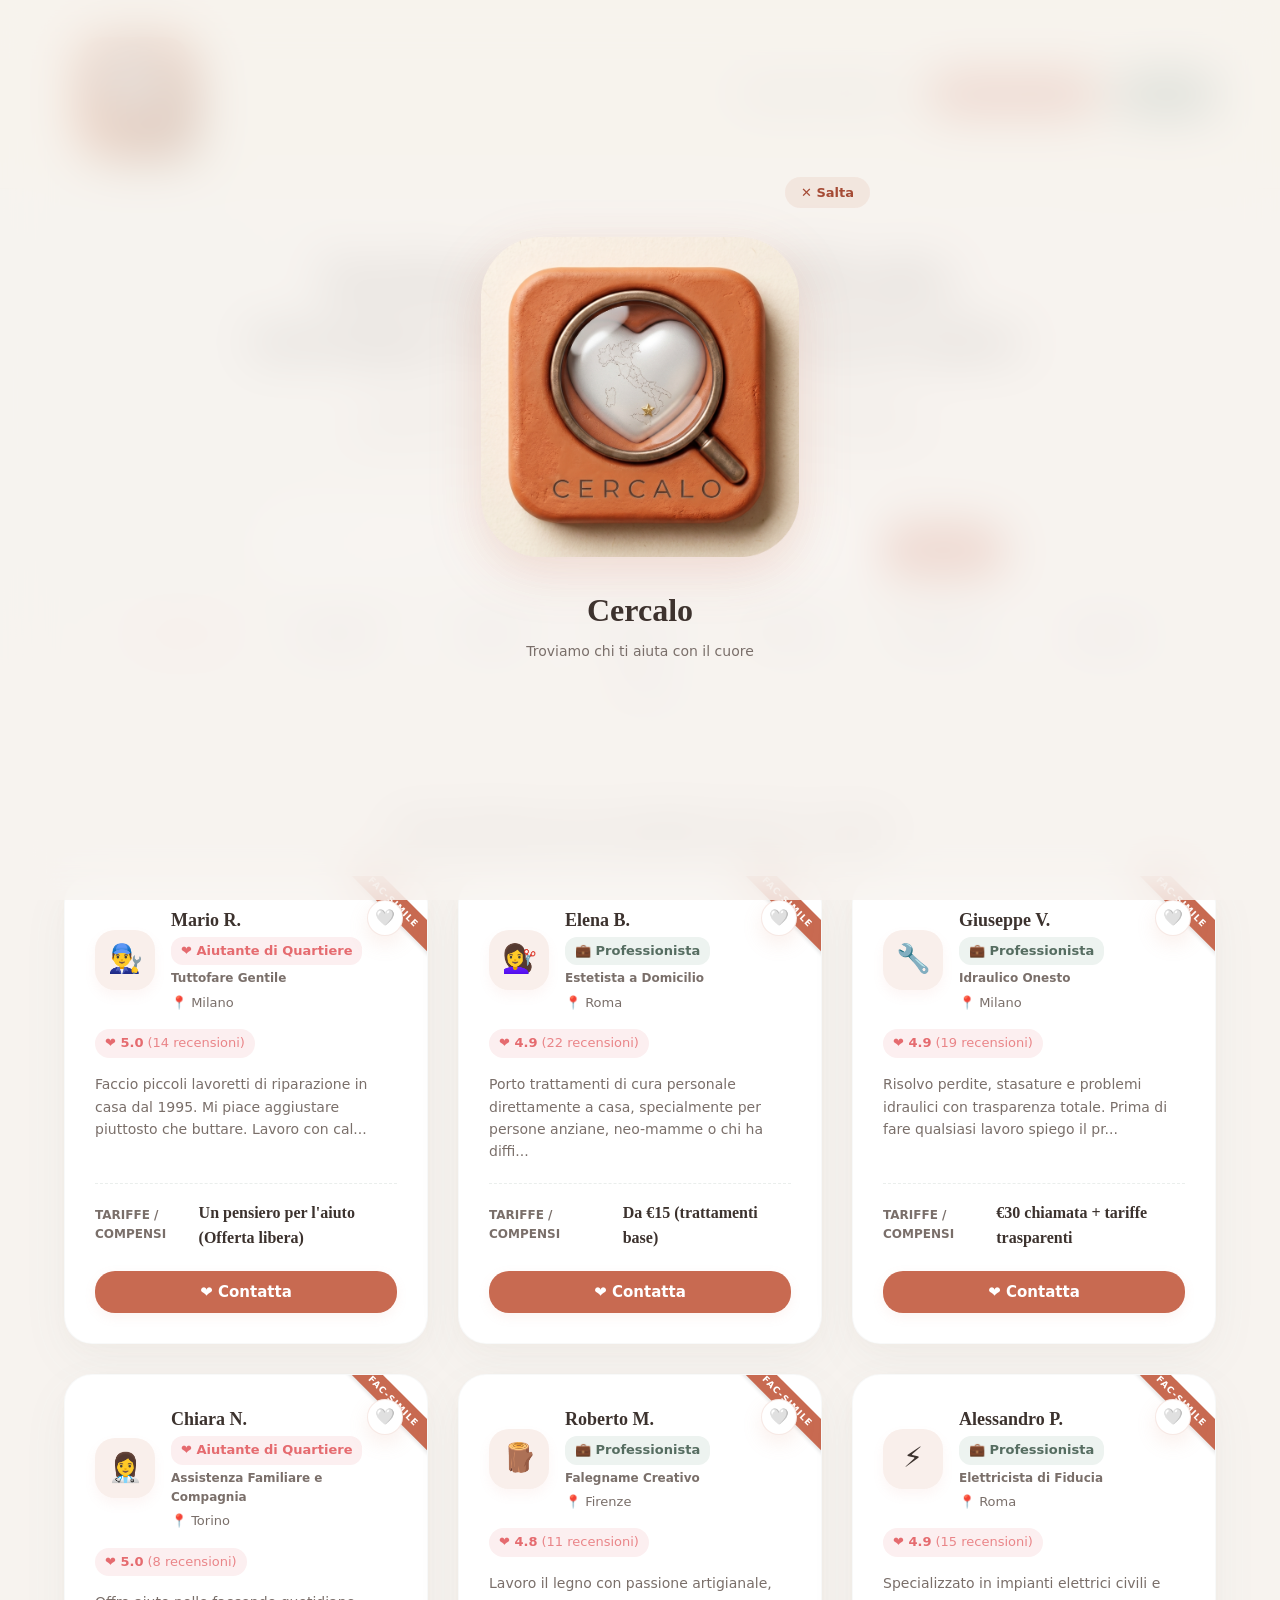
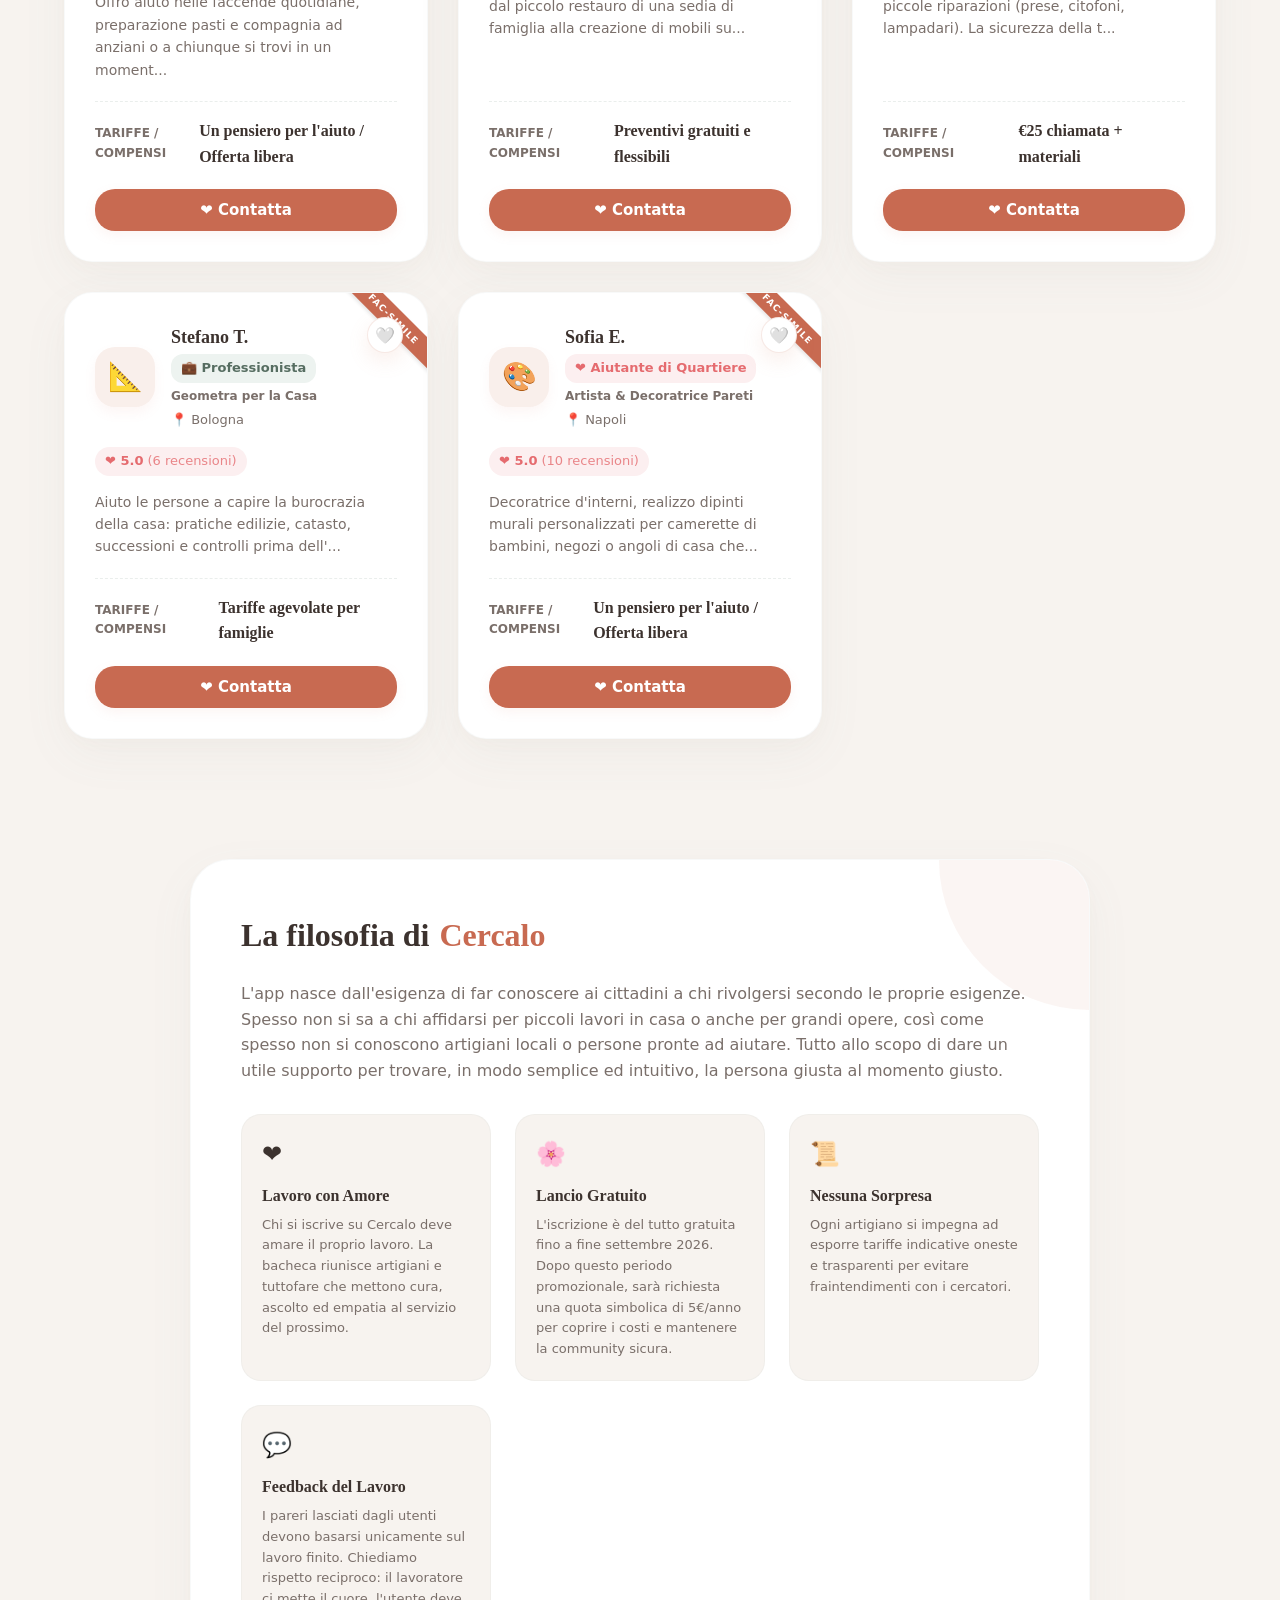
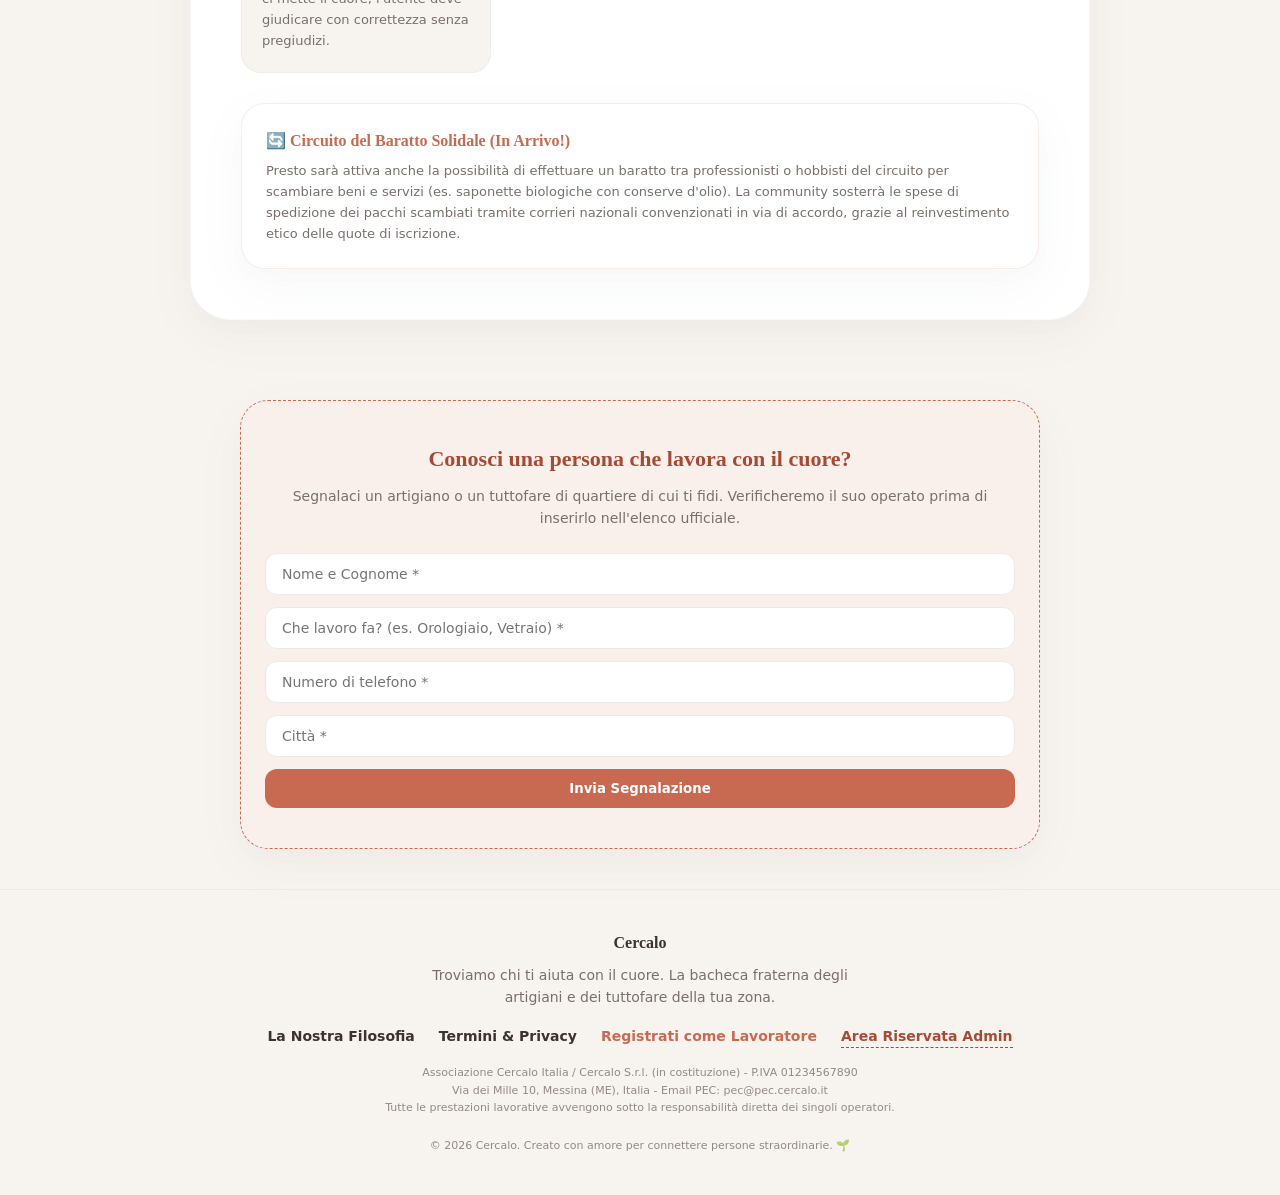
==== commit 04545811: "Semplificato form lavoratore: raggruppati emoji, ruolo e categoria in un unico selettore 'attivita' " ====
--- a/index.html
+++ b/index.html
@@ -7,7 +7,7 @@
   <title>Cercalo - Troviamo chi ti aiuta con il cuore</title>
   <link rel="icon" type="image/png" href="Loghi/logo_terracotta_scontornato.png">
   <link rel="manifest" href="manifest.json">
-  <link rel="stylesheet" href="index.css?v=10.0">
+  <link rel="stylesheet" href="index.css?v=11.0">
 </head>
 <body>
 
@@ -254,39 +254,16 @@
       <div id="auth-sezione-candidati-lavoratore-step2" style="display: none; flex-direction: column; gap: 16px; width: 100%;">
         <form id="form-lavoratore-step2" class="modal-form" onsubmit="inviaFormLavoratoreStep2(event)">
           <div class="form-group">
-            <label class="form-label" for="lavoratore-avatar">Seleziona il tuo Simbolo / Emoji</label>
-            <select id="lavoratore-avatar" class="form-input">
-              <option value="👨‍🔧">👨‍🔧 Tuttofare</option>
-              <option value="🔧">🔧 Idraulico</option>
-              <option value="⚡">⚡ Elettricista</option>
-              <option value="💇‍♀️">💇‍♀️ Estetista / Parrucchiera</option>
-              <option value="👩‍⚕️">👩‍⚕️ Assistenza / Compagnia</option>
-              <option value="🪵">🪵 Falegname / Artigiano</option>
-              <option value="🎨">🎨 Artista / Decoratore</option>
-              <option value="🧹">🧹 Pulizie</option>
-              <option value="🧑‍🍳">🧑‍🍳 Cuoco / Ristorazione</option>
-              <option value="🧑‍🌾">🧑‍🌾 Giardiniere / Agricoltura</option>
-              <option value="📐">📐 Progettista / Geometra</option>
-              <option value="🚗">🚗 Trasporti / Autista</option>
-              <option value="💻">💻 Assistenza PC / Tech</option>
-              <option value="🌸">🌸 Altro</option>
-            </select>
-          </div>
-          <div class="form-group">
-            <label class="form-label" for="lavoratore-qualifica">Qualifica / Ruolo Specifico</label>
-            <input type="text" id="lavoratore-qualifica" class="form-input" placeholder="Es. Idraulico Rapido, Falegname Creativo, Tuttofare Gentile" required>
-          </div>
-          <div class="form-group">
-            <label class="form-label" for="lavoratore-categoria">Categoria Principale</label>
-            <select id="lavoratore-categoria" class="form-input">
-              <option value="tuttofare">Tuttofare</option>
-              <option value="idraulico">Idraulico</option>
-              <option value="elettricista">Elettricista</option>
-              <option value="estetista">Estetista</option>
-              <option value="assistenza">Assistenza / Cura Persona</option>
-              <option value="artigianato">Artigianato / Falegname</option>
-              <option value="artista">Artista / Decoratore</option>
-              <option value="altro">Altro</option>
+            <label class="form-label" for="lavoratore-attivita">Seleziona la tua Attività / Professione</label>
+            <select id="lavoratore-attivita" class="form-input">
+              <option value="tuttofare">👨‍🔧 Tuttofare</option>
+              <option value="idraulico">🔧 Idraulico / Termoidraulico</option>
+              <option value="elettricista">⚡ Elettricista / Riparatore</option>
+              <option value="estetista">💇‍♀️ Estetista / Cura Persona</option>
+              <option value="assistenza">👩‍⚕️ Assistenza / Compagnia</option>
+              <option value="artigianato">🪵 Falegname / Artigiano del legno</option>
+              <option value="artista">🎨 Artista / Decoratore</option>
+              <option value="altro">🌸 Altro / Collaboratore</option>
             </select>
           </div>
           <div class="form-group">
@@ -403,6 +380,6 @@
     </div>
   </div>
 
-  <script src="index.js?v=10.0"></script>
+  <script src="index.js?v=11.0"></script>
 </body>
 </html>
